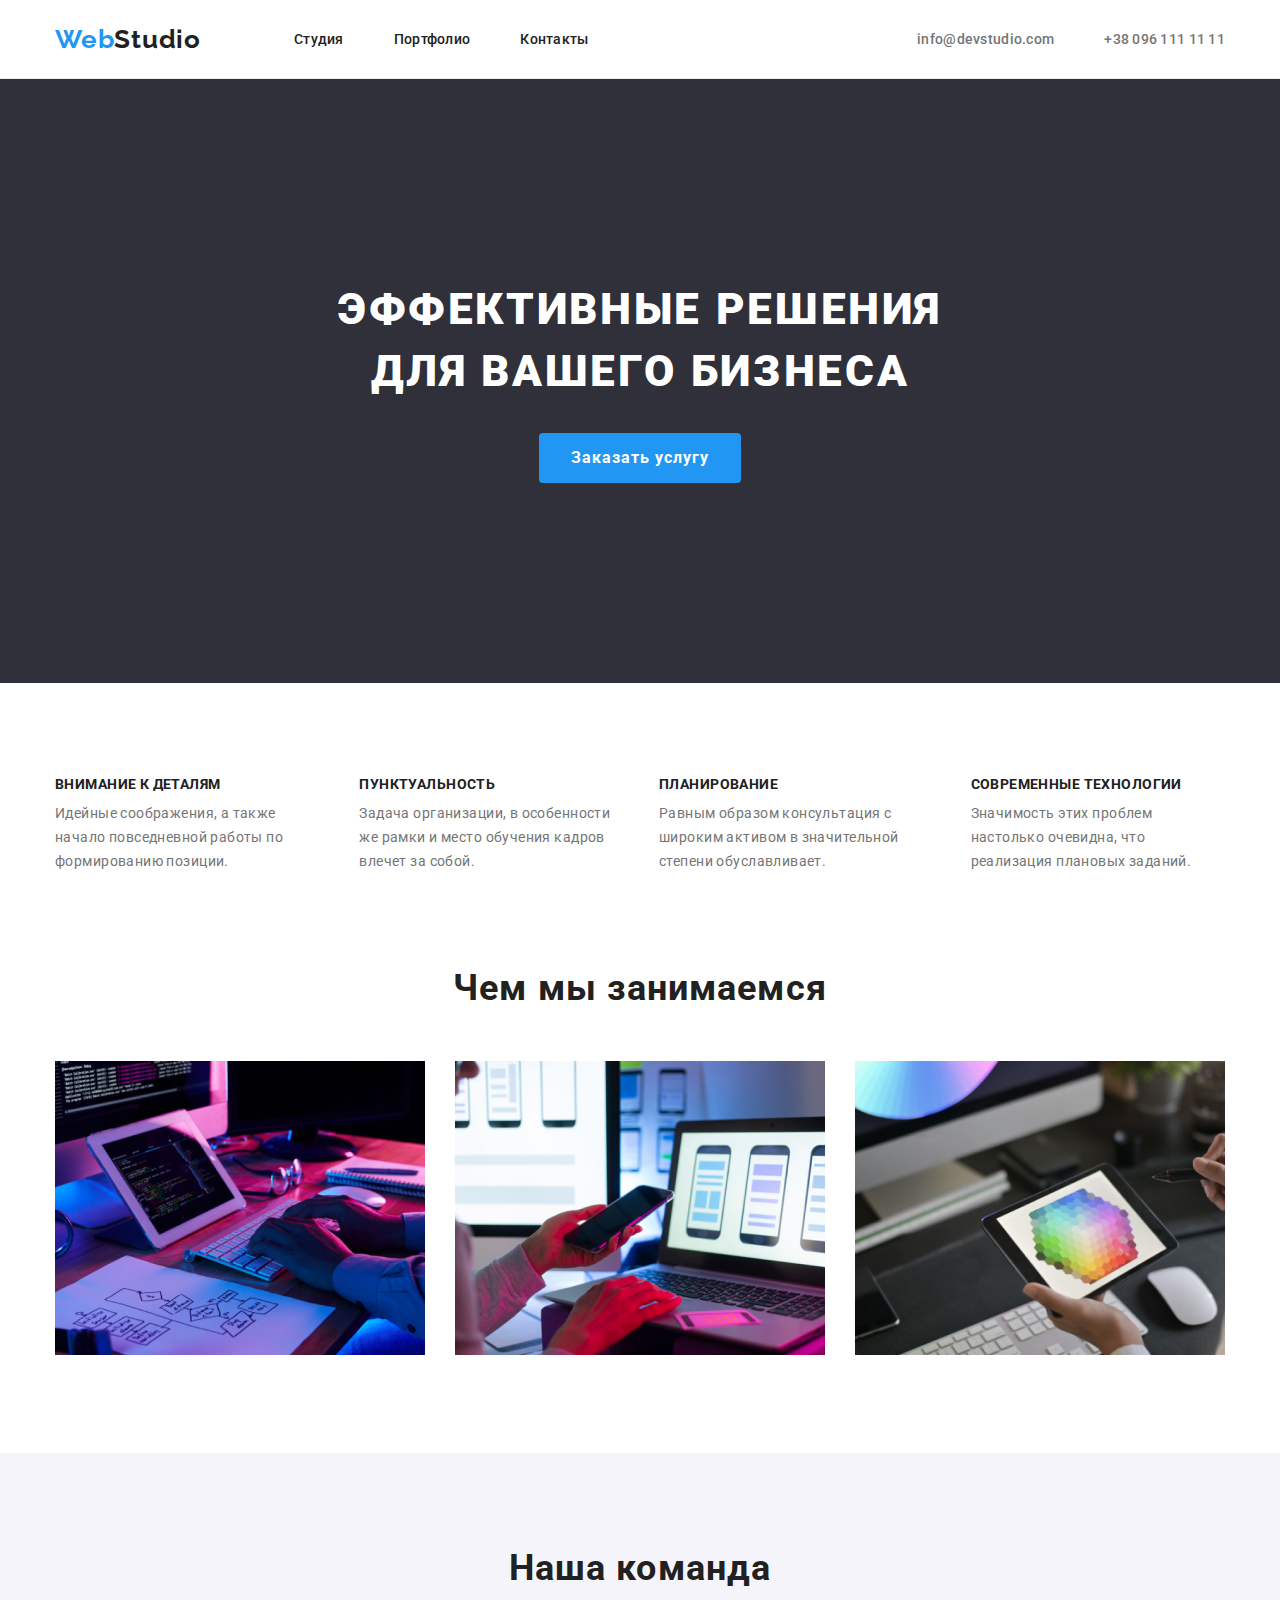
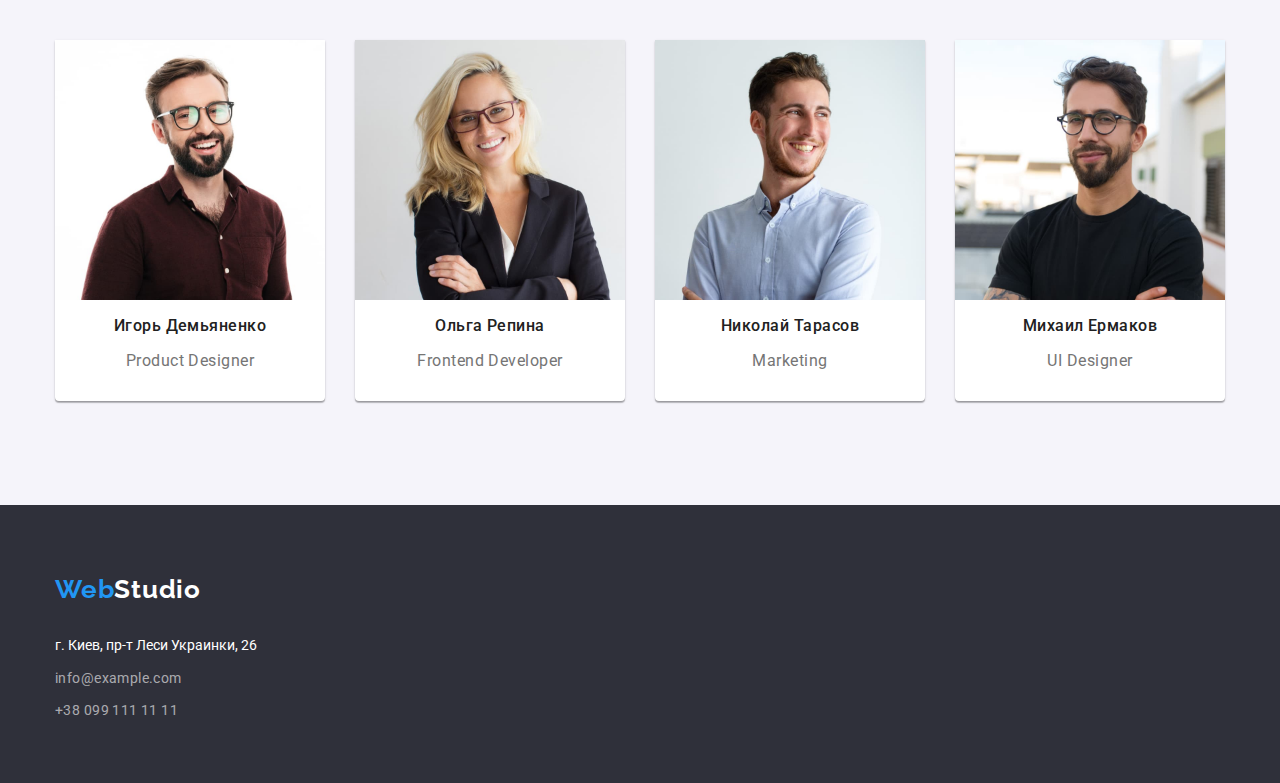
==== index.html @ c6fad5aa "добавляет репозиторий с дз3" ====
<!DOCTYPE html>
<html lang="ru">

<head>
    <meta charset="UTF-8">
    <meta http-equiv="X-UA-Compatible" content="IE=edge">
    <meta name="viewport" content="width=device-width, initial-scale=1.0">
    <title>WebStudio</title>
    <link rel="preconnect" href="https://fonts.gstatic.com">
    <link href="https://fonts.googleapis.com/css2?family=Raleway:wght@700&family=Roboto:wght@400;500;700;900&display=swap"
        rel="stylesheet">
    <link rel="stylesheet" href="https://cdnjs.cloudflare.com/ajax/libs/modern-normalize/1.0.0/modern-normalize.min.css" />
    <link rel="stylesheet" href="./css/styles.css" />
</head>
<body class="page">
    <header class="header">
        <div class="container">
            <nav class="navigation">
                <a href="" class="logo"><span class="web">Web</span><span class="studio">Studio</span></a>
                <ul class="site-nav">
                    <li class="item"><a class="highlighted" href="./index.html">Студия</a></li>
                    <li class="item"><a href="./portfolio.html">Портфолио</a></li>
                    <li class="item"><a href="">Контакты</a></li>
                </ul>
                <ul class="contacts">
                    <li class="item"><a href="mailto:info@devstudio.com">info@devstudio.com</a></li>
                    <li class="item"><a href="tel:+380961111111">+38 096 111 11 11</a></li>
                </ul>
            </nav>
        </div>
    </header>
    <main>
        <section class="hero">
            <div class="container">
            <div class="hero-section">
                <h1 class="hero-title">Эффективные решения <br> для вашего бизнеса</h1>
                <button class="hero-button" type="button">Заказать услугу</button>
            </div>
            </div>
        </section>
        <section class="feature-list section">
            <div class="container">
            <h2 class="hidden-section">скрытый заголовок</h2>
            <ul class="feature-section">
                <li class="feature">
                    <h3 class="feature-list-title">Внимание к деталям</h3>
                    <p  class="feature-list-text">Идейные соображения, а также начало повседневной работы по формированию позиции.</p>
                </li>
                <li class="feature">
                    <h3 class="feature-list-title">Пунктуальность</h3>
                    <p class="feature-list-text">Задача организации, в особенности же рамки и место обучения кадров влечет за собой.</p>
                </li>
                <li class="feature">
                    <h3 class="feature-list-title">Планирование</h3>
                    <p class="feature-list-text">Равным образом консультация с широким активом в значительной степени обуславливает.</p>
                </li>
                <li class="feature">
                    <h3 class="feature-list-title">Современные технологии</h3>
                    <p class="feature-list-text">Значимость этих проблем настолько очевидна, что реализация плановых заданий.</p>
                </li>
            </ul>
            </div>
        </section>
        <section class="section-work">
        <div class="container">
            <h2 class="section-title">Чем мы занимаемся</h2>
            <ul class="our-work">
                <li class="work"><img src="./imagen/box1.jpg" alt="работа" width="370"></li>
                <li class="work"><img src="./imagen/box2.jpg" alt="работа" width="370"></li>
                <li class="work"><img src="./imagen/box3.jpg" alt="работа" width="370"></li>
            </ul>
        </div>
        </section>
        
        <section class="team-section section">
            <div class="container">
            <h2 class="section-title">Наша команда</h2>
            <ul class="team-box">
                <li class="team-section-item">
                    <img src="./imagen/teamcard1.jpg" alt="фото" width="270">
                        <h3 class="name">Игорь Демьяненко</h3>
                        <p lang="en" class="profession">Product Designer</p>
                </li>
                <li class="team-section-item">
                    <img src="./imagen/teamcard2.jpg" alt="фото" width="270">
                        <h3 class="name">Ольга Репина</h3>
                        <p lang="en" class="profession">Frontend Developer</p>
                </li>
                <li class="team-section-item">
                    <img src="./imagen/teamcard3.jpg" alt="фото" width="270">
                        <h3 class="name">Николай Тарасов</h3>
                        <p lang="en" class="profession">Marketing</p>
                </li>
                <li class="team-section-item">
                    <img src="./imagen/teamcard4.jpg" alt="фото" width="270">
                        <h3 class="name">Михаил Ермаков</h3>
                        <p lang="en" class="profession">UI Designer</p>
                </li>
            </ul>
            </div>
        </section>
    </main>

    <footer class="footer">
        <div class="container">
        <a class="logo " href=""><span class="web">Web</span><span class="studio-footer">Studio</span></a>
        <address  class="street">
            <p class="location">г. Киев, пр-т Леси Украинки, 26</p>
            <ul class="contact-footer">
                <li class="footer-link"> <a href="mailto:info@example.com">info@example.com</a></li>
                <li class="footer-link"> <a href="tel:+380991111111">+38 099 111 11 11</a></li>
            </ul>
        </address>
        </div>
    </footer>
</body>
</html>
---- css/styles.css ----
:root {
  --primary-text-color: rgba(117, 117, 117, 1);
  --title-text-color: rgba(33, 33, 33, 1);
  --accent-color: rgba(33, 150, 243, 1);
  --white-color: rgba(255, 255, 255, 1);
  --secondary-background-color: rgba(47, 48, 58, 1);
  --team-color: rgba(245, 244, 250, 1);
  --line-color: rgba(236, 236, 236, 1);
  --hover-color: rgba(24, 140, 232, 1);
  --border-color: rgba(238, 238, 238, 1);
  --card-set-gap: 30px;
}
/* цвет основного текста rgba(117, 117, 117, 1) */
/* вторичный цвет текста #212121 */
/* белый #FFFFFF; */
/* акцент #2196F3; */
/* вторичный цвет фона #F5F4FA; #2F303A; */

.page {
  font-family: Roboto, sans-serif;
  color: var(--primary-text-color);
  background-color: var(--white-color);
  margin: 0;
}
ul {
  padding: 0;
  margin: 0;
  list-style: none;
}
a {
  text-decoration: none;
}
h2 {
  margin: 0;
  padding: 0;
}
p {
  display: inline-block;
  margin: 0;
}
/*  ЛОГОТИП */
.logo {
  margin-right: 93px;
  font-family: raleway;
  font-size: 26px;
  font-weight: 700;
  line-height: 1.9;
  letter-spacing: 0.03em;
}
.logo .web {
  color: var(--accent-color);
}
.logo .studio {
  color: var(--title-text-color);
}
.studio-footer {
  color: var(--white-color);
}
/* НАВИГАЦИЯ */
.site-nav a {
  display: block;
  display: flex;
  padding-top: 32px;
  padding-bottom: 31px;

  color: var(--title-text-color);
  font-size: 14px;
  font-weight: 500;
  line-height: 1.1;
  letter-spacing: 0.02em;
}
.site-nav a:hover,
.site-nav a:focus,
.site-nav a:active {
  color: var(--accent-color);
}
.highlighted:visited {
  color: var(--accent-color);
}

/* ГЕРОЙ */
.hero {
  background-color: var(--secondary-background-color);
  text-align: center;
}
.hero-title {
  margin-top: 0;
  margin-bottom: var(--card-set-gap);
  color: var(--white-color);
  font-size: 44px;
  font-weight: 900;
  line-height: 1.4;
  letter-spacing: 0.06em;
  text-transform: uppercase;
}

/* КНОПКА ГЕРОЙ */
.hero-button {
  border-radius: 4px;
  padding: 10px 32px;
  display: inline-block;
  min-width: 200px;
  height: 50px;
  color: var(--white-color);
  background-color: var(--accent-color);
  font-weight: 700;
  font-size: 16px;
  line-height: 1.9;
  letter-spacing: 0.06em;
  text-align: center;
  border: none;
}
.hero-button:hover,
.hero-button:focus {
  cursor: pointer;
  background-color: var(--hover-color);
}
/* КОНТЕНТ */
.feature-list-title {
  margin: 0;
  padding: 0;
  color: var(--title-text-color);
  font-size: 14px;
  font-weight: 700;
  line-height: 1.1;
  letter-spacing: 0.03em;
  text-transform: uppercase;
}
.feature-list-text {
  font-size: 14px;
  line-height: 1.7;
  letter-spacing: 0.03em;
}
.team-section {
  background-color: var(--team-color);
}
.section-title {
  color: var(--title-text-color);
  font-size: 36px;
  font-weight: 700;
  line-height: 1.2;
  letter-spacing: 0.03em;
  text-align: center;
}
.name {
  color: var(--title-text-color);
  font-size: 16px;
  font-weight: 500;
  line-height: 1.2;
  letter-spacing: 0.03em;
}
.profession {
  font-size: 16px;
  line-height: 1.2;
  letter-spacing: 0.03em;
}
/* КНОПКИ */
.buttons {
  min-width: 130px;
  min-height: 38px;
  display: inline-block;
  padding: 6px 22px;
  border-radius: 4px;
  text-align: center;
  background-color: var(--team-color);
  color: var(--title-text-color);
  font-size: 16px;
  font-weight: 500;
  line-height: 1.6;
  letter-spacing: 0.03em;
  filter: var(--accent-color);
  font-family: inherit;
  border: none;
}
.buttons:hover,
.buttons:focus {
  background-color: var(--accent-color);
  color: var(--white-color);
  cursor: pointer;
}

.prime-button {
  min-width: 73px;
  min-height: 38px;
  display: inline-block;
  padding: 6px 22px;
  border-radius: 4px;
  text-align: center;
  background-color: var(--accent-color);
  color: var(--white-color);
  font-size: 16px;
  font-weight: 500;
  line-height: 1.6;
  letter-spacing: 0.03em;
  border: none;
}

/* КОНТАКТИ */
.contacts a {
  display: block;
  display: flex;
  padding-top: 32px;
  padding-bottom: 31px;
  color: var(--primary-text-color);
  font-size: 14px;
  font-weight: 500;
  line-height: 1.1;
  letter-spacing: 0.02em;
}
.contacts a:hover,
.contacts a:focus {
  color: var(--accent-color);
}
/* ФУТЕР */
.footer {
  background-color: var(--secondary-background-color);
}
.contact-footer a {
  color: rgba(255, 255, 255, 0.6);
  line-height: 1.7;
  letter-spacing: 0.03em;
}
.contact-footer a:hover,
.contact-footer a:focus {
  color: var(--accent-color);
}
.street {
  font-style: normal;
  font-size: 14px;
  color: var(--white-color);
  line-height: 1.7;
  margin-top: 20px;
}

/* РАЗРАБОТКА */
.type {
  color: var(--title-text-color);
  font-weight: 700;
  font-size: 18px;
  line-height: 2;
  letter-spacing: 0.06em;
}

.type-develop {
  font-size: 16px;
  line-height: 1.9;
  letter-spacing: 0.03em;
  color: var(--primary-text-color);
}

/* СТИЛИЗАЦИЯ ГЕОММЕТРИИ САЙТА */
html {
  box-sizing: border-box;
}
*,
*::before,
*::after {
  box-sizing: inherit;
}
/* КОНТЕЙНЕР */
.container {
  width: 1200px;
  padding-left: 15px;
  padding-right: 15px;
  margin: 0 auto;
}
/* ГЕРОЙ */
.hero-section {
  padding-top: 200px;
  padding-bottom: 200px;
}
/* СКРЫТЫЕ СЕКЦИИ */
.hidden-section {
  position: absolute;
  width: 1px;
  height: 1px;
  margin: -1px;
  border: 0;
  padding: 0;
  clip: rect(0 0 0 0);
  overflow: hidden;
}
/* ШАПКА */
.header {
  border-bottom: 1px solid;
  border-color: var(--line-color);
}
.site-nav {
  display: flex;
}
.site-nav .item:not(:last-child) {
  margin-right: 50px;
}
.contacts {
  display: flex;
  margin-left: auto;
}
.contacts .item:not(:last-child) {
  margin-right: 50px;
}
.navigation {
  display: flex;
  align-items: center;
}

/* КОНТЕНТ */
.feature-section {
  display: flex;
  align-items: center;
}
.feature-list-title {
  margin-bottom: 10px;
}
.feature:not(:last-child) {
  margin-right: var(--card-set-gap);
}
/* НАШИ РАБОТЫ */
.section-work {
  padding-bottom: 94px;
  display: flex;
  flex-wrap: wrap;
}

.section-title {
  text-align: center;
  margin-bottom: 50px;
}
.our-work {
  display: flex;
}
.work:not(:last-child) {
  margin-right: var(--card-set-gap);
}
/* КАРТОЧКИ */
.team-section-item > img {
  display: block;
  max-width: 100%;
  height: auto;
}
.team-box {
  display: flex;
}
.team-box > li {
  background: var(--white-color);
  width: 270px;
  box-shadow: 0px 1px 3px rgba(0, 0, 0, 0.12), 0px 1px 1px rgba(0, 0, 0, 0.14),
    0px 2px 1px rgba(0, 0, 0, 0.2);
  border-radius: 0px 0px 4px 4px;
}
.team-section-item {
  margin-bottom: 10px;
  text-align: center;
}
.team-section-item:not(:last-child) {
  margin-right: var(--card-set-gap);
}
.profession {
  margin-bottom: var(--card-set-gap);
}
/* СЕКЦИИ */
.section {
  padding-top: 94px;
  padding-bottom: 94px;
}

/* КНОПКИ */
.buttons-menu {
  display: flex;
  justify-content: center;
  margin-bottom: 34px;
}
.buttons-menu li:not(:last-child) {
  margin-right: 8px;
}
/* КАРТОЧКИ РАЗРАБОТОК */

.type-container {
  display: block;
  background-color: var(--white-color);
  width: 370px;
  border: 1px solid;
  color: var(--border-color);
  border-width: 0 1px 1px 1px;
  padding-left: 24px;
  padding-top: 20px;
}
.type-box {
  display: block;
  display: flex;
  flex-wrap: wrap;
}
.type-box-item img {
  display: block;
  max-width: 100%;
  height: auto;
}

.type-box-item {
  display: block;
  background-color: var(--white-color);
  max-width: 100%;
}
.type-box-item {
  flex-basis: calc((100% - 60px) / 3);
}
.type-box-item:not(:nth-child(3n)) {
  margin-right: 30px;
}

.type-box-item:not(:nth-last-child(-n +3)) {
  margin-bottom: 30px;
}
.type-box-item .type {
  margin-top: 0;
  margin-bottom: 4px;
}
.type-develop {
  margin-bottom: 20px;
}

/* ФУТЕР */
.footer {
  padding-top: 60px;
  padding-bottom: 60px;
}
.footer .logo {
  margin-bottom: 20px;
}
.location {
  margin-bottom: 9px;
}
.footer-link:not(:last-child) {
  margin-bottom: 9px;
}
.street > .location {
  margin-bottom: 9px;
}
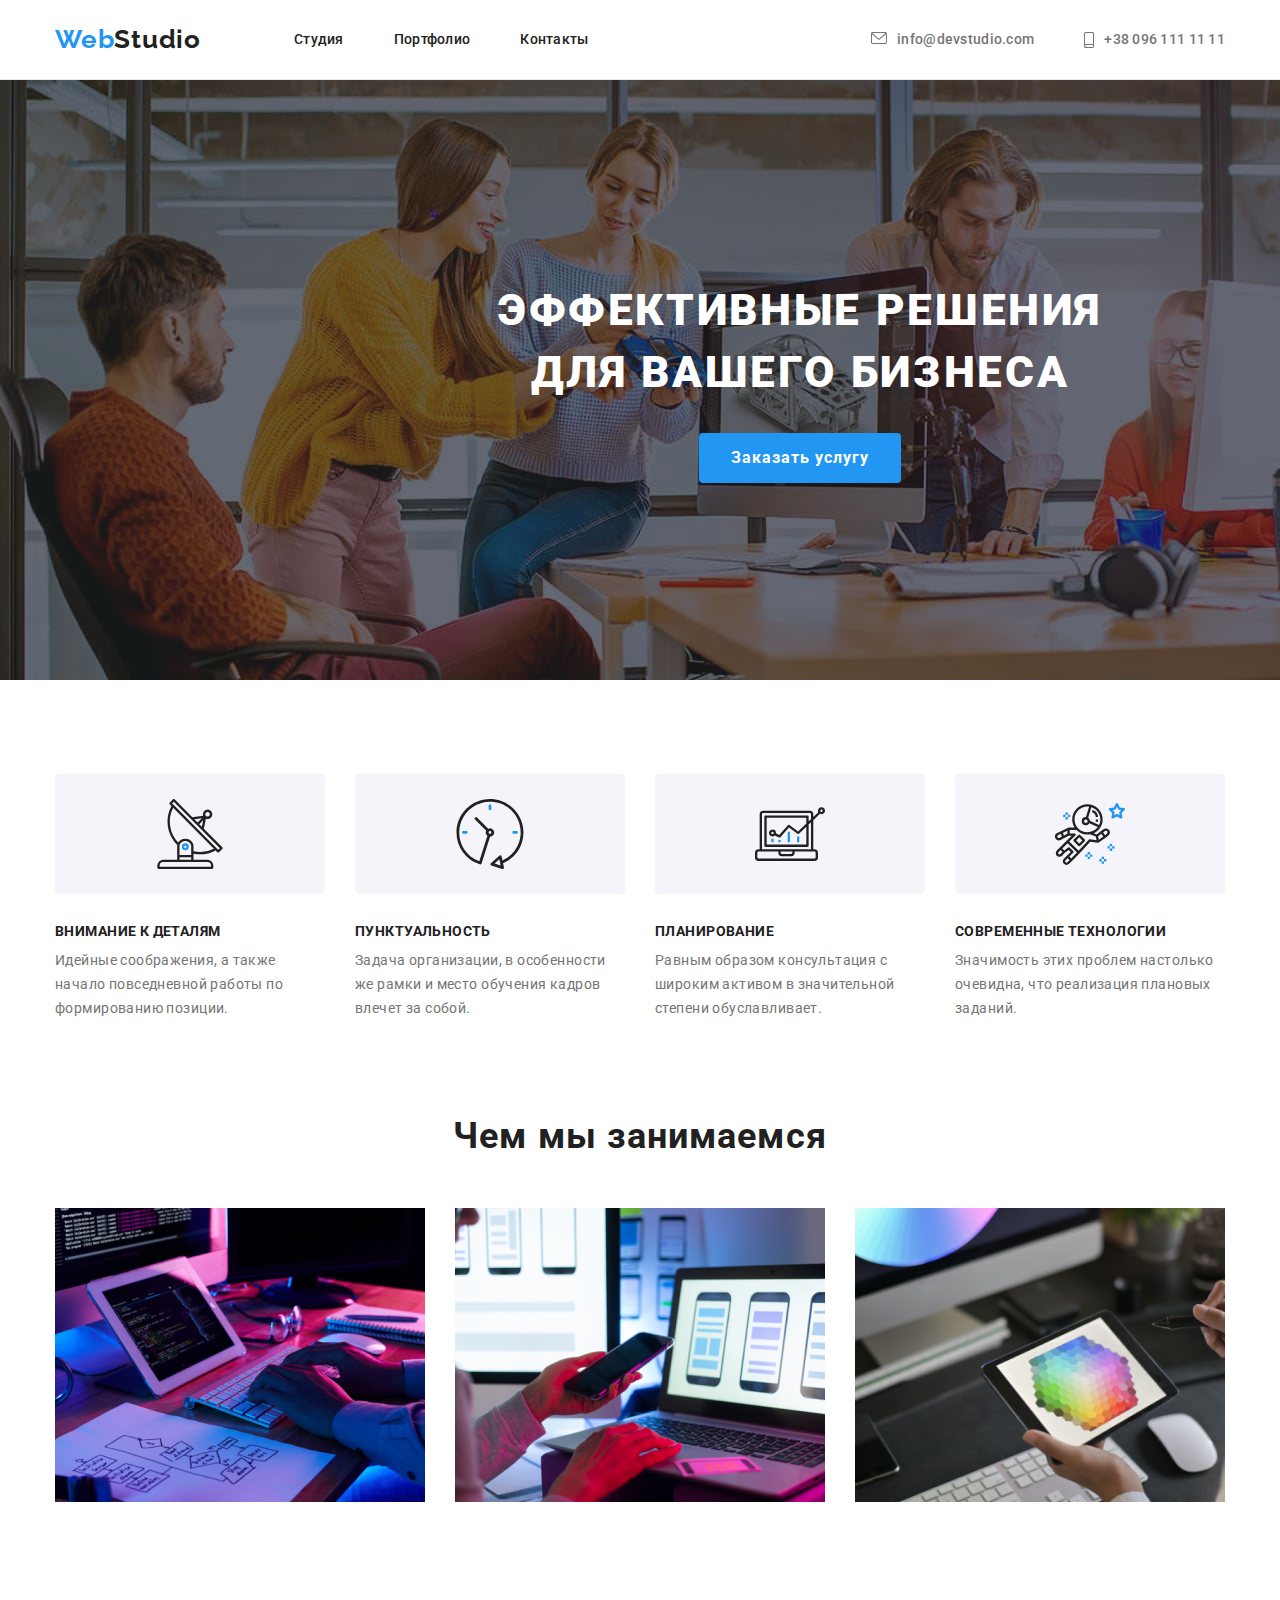
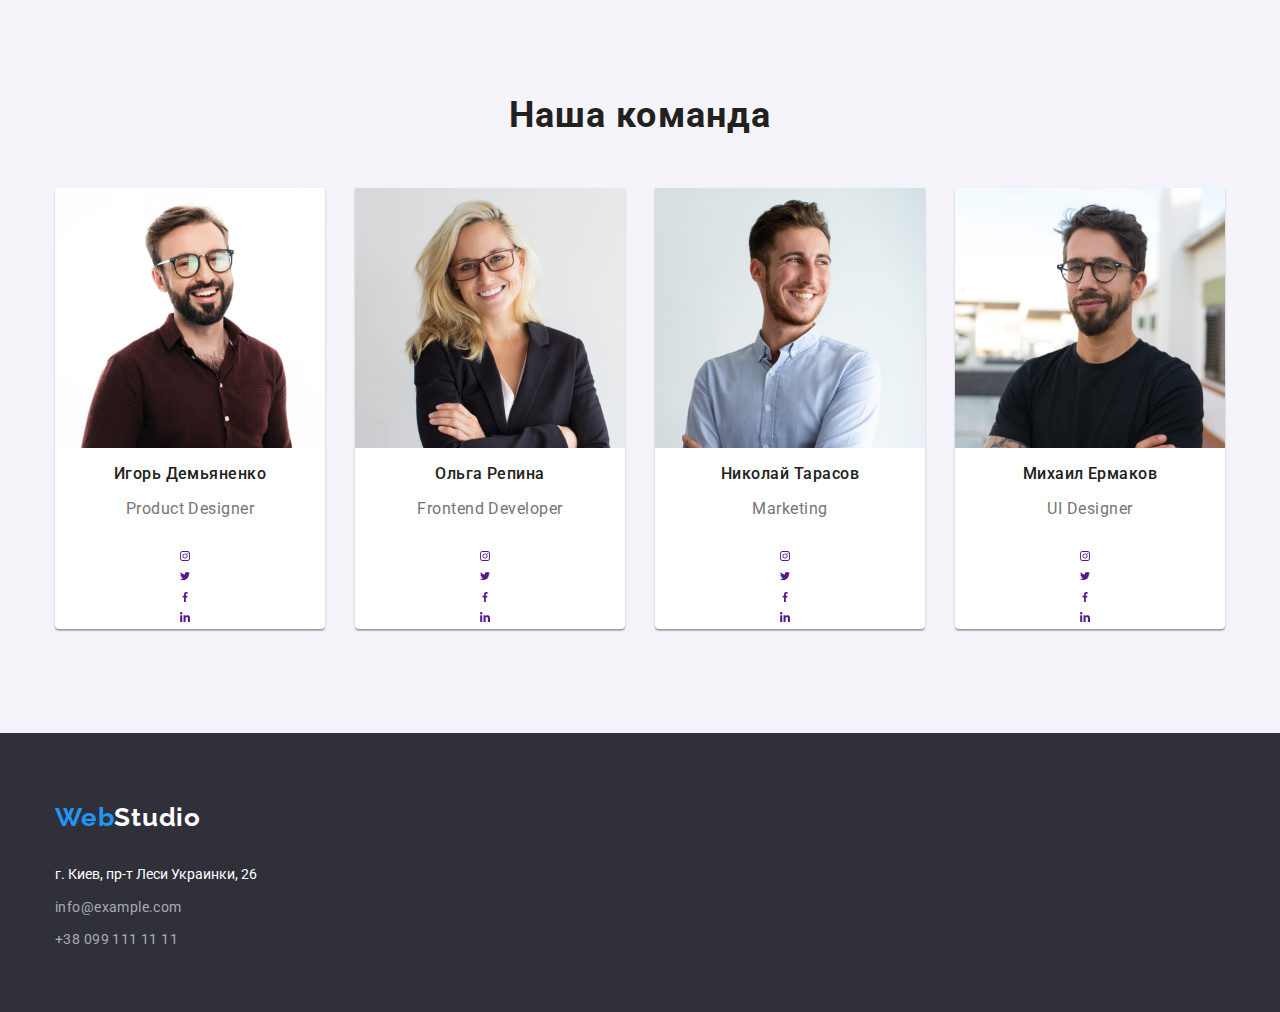
==== commit 88f4641e: "добавляет иконки" ====
--- a/index.html
+++ b/index.html
@@ -23,8 +23,18 @@
                     <li class="item"><a href="">Контакты</a></li>
                 </ul>
                 <ul class="contacts">
-                    <li class="item"><a href="mailto:info@devstudio.com">info@devstudio.com</a></li>
-                    <li class="item"><a href="tel:+380961111111">+38 096 111 11 11</a></li>
+                    <li class="item item-link">
+                        <a href="mailto:info@devstudio.com">
+                            <svg class="mail-icon">
+                                <use href="./imagen/icon/symbol-defs.svg#icon-envelope"></use>
+                            </svg>info@devstudio.com</a>
+                    </li>
+                    <li class="item item-link">
+                        <a href="tel:+380961111111">
+                            <svg class="phone-icon" >
+                            <use href="./imagen/icon/symbol-defs.svg#icon-smartphone"></use>
+                        </svg> +38 096 111 11 11</a>
+                    </li>
                 </ul>
             </nav>
         </div>
@@ -42,19 +52,19 @@
             <div class="container">
             <h2 class="hidden-section">скрытый заголовок</h2>
             <ul class="feature-section">
-                <li class="feature">
+                <li class="feature attention">
                     <h3 class="feature-list-title">Внимание к деталям</h3>
                     <p  class="feature-list-text">Идейные соображения, а также начало повседневной работы по формированию позиции.</p>
                 </li>
-                <li class="feature">
+                <li class="feature punctual">
                     <h3 class="feature-list-title">Пунктуальность</h3>
                     <p class="feature-list-text">Задача организации, в особенности же рамки и место обучения кадров влечет за собой.</p>
                 </li>
-                <li class="feature">
+                <li class="feature plan">
                     <h3 class="feature-list-title">Планирование</h3>
                     <p class="feature-list-text">Равным образом консультация с широким активом в значительной степени обуславливает.</p>
                 </li>
-                <li class="feature">
+                <li class="feature tech">
                     <h3 class="feature-list-title">Современные технологии</h3>
                     <p class="feature-list-text">Значимость этих проблем настолько очевидна, что реализация плановых заданий.</p>
                 </li>
@@ -80,21 +90,77 @@
                     <img src="./imagen/teamcard1.jpg" alt="фото" width="270">
                         <h3 class="name">Игорь Демьяненко</h3>
                         <p lang="en" class="profession">Product Designer</p>
+                        <ul>
+                            <li><a href=""><svg class="phone-icon">
+                                <use href="./imagen/icon/symbol-defs.svg#icon-instagram"></use>
+                            </svg></a></li>
+                            <li><a href=""><svg class="phone-icon">
+                                <use href="./imagen/icon/symbol-defs.svg#icon-twitter"></use>
+                            </svg></a></li>
+                            <li><a href=""><svg class="phone-icon">
+                                <use href="./imagen/icon/symbol-defs.svg#icon-facebook"></use>
+                            </svg></a></li>
+                            <li><a href=""><svg class="phone-icon">
+                                <use href="./imagen/icon/symbol-defs.svg#icon-linkedin"></use>
+                            </svg></a></li>
+                        </ul>
                 </li>
                 <li class="team-section-item">
                     <img src="./imagen/teamcard2.jpg" alt="фото" width="270">
                         <h3 class="name">Ольга Репина</h3>
                         <p lang="en" class="profession">Frontend Developer</p>
+                        <ul>
+                            <li><a href=""><svg class="phone-icon">
+                                        <use href="./imagen/icon/symbol-defs.svg#icon-instagram"></use>
+                                    </svg></a></li>
+                            <li><a href=""><svg class="phone-icon">
+                                        <use href="./imagen/icon/symbol-defs.svg#icon-twitter"></use>
+                                    </svg></a></li>
+                            <li><a href=""><svg class="phone-icon">
+                                        <use href="./imagen/icon/symbol-defs.svg#icon-facebook"></use>
+                                    </svg></a></li>
+                            <li><a href=""><svg class="phone-icon">
+                                        <use href="./imagen/icon/symbol-defs.svg#icon-linkedin"></use>
+                                    </svg></a></li>
+                        </ul>
                 </li>
                 <li class="team-section-item">
                     <img src="./imagen/teamcard3.jpg" alt="фото" width="270">
                         <h3 class="name">Николай Тарасов</h3>
                         <p lang="en" class="profession">Marketing</p>
+                        <ul>
+                            <li><a href=""><svg class="phone-icon">
+                                        <use href="./imagen/icon/symbol-defs.svg#icon-instagram"></use>
+                                    </svg></a></li>
+                            <li><a href=""><svg class="phone-icon">
+                                        <use href="./imagen/icon/symbol-defs.svg#icon-twitter"></use>
+                                    </svg></a></li>
+                            <li><a href=""><svg class="phone-icon">
+                                        <use href="./imagen/icon/symbol-defs.svg#icon-facebook"></use>
+                                    </svg></a></li>
+                            <li><a href=""><svg class="phone-icon">
+                                        <use href="./imagen/icon/symbol-defs.svg#icon-linkedin"></use>
+                                    </svg></a></li>
+                        </ul>
                 </li>
                 <li class="team-section-item">
                     <img src="./imagen/teamcard4.jpg" alt="фото" width="270">
                         <h3 class="name">Михаил Ермаков</h3>
                         <p lang="en" class="profession">UI Designer</p>
+                        <ul>
+                            <li><a href=""><svg class="phone-icon">
+                                        <use href="./imagen/icon/symbol-defs.svg#icon-instagram"></use>
+                                    </svg></a></li>
+                            <li><a href=""><svg class="phone-icon">
+                                        <use href="./imagen/icon/symbol-defs.svg#icon-twitter"></use>
+                                    </svg></a></li>
+                            <li><a href=""><svg class="phone-icon">
+                                        <use href="./imagen/icon/symbol-defs.svg#icon-facebook"></use>
+                                    </svg></a></li>
+                            <li><a href=""><svg class="phone-icon">
+                                        <use href="./imagen/icon/symbol-defs.svg#icon-linkedin"></use>
+                                    </svg></a></li>
+                        </ul>
                 </li>
             </ul>
             </div>
--- a/css/styles.css
+++ b/css/styles.css
@@ -8,6 +8,8 @@
   --line-color: rgba(236, 236, 236, 1);
   --hover-color: rgba(24, 140, 232, 1);
   --border-color: rgba(238, 238, 238, 1);
+  --bg-hero-color: rgba(196, 196, 196, 1);
+  --bg-hero-gradient: rgba(47, 48, 58, 0.4);
   --card-set-gap: 30px;
 }
 /* цвет основного текста rgba(117, 117, 117, 1) */
@@ -80,8 +82,15 @@
 
 /* ГЕРОЙ */
 .hero {
-  background-color: var(--secondary-background-color);
-  text-align: center;
+  min-width: 1600px;
+  height: 600px;
+  background-color: var(--bg-hero-gradient);
+  background-image: linear-gradient(to right, rgba(47, 58, 57, 0.4), rgba(47, 48, 58, 0.4)), url(../imagen/imghero.jpg);
+  text-align: center;
+  background-repeat: no-repeat;
+  background-position: center;
+  background-size: auto;
+
 }
 .hero-title {
   margin-top: 0;
@@ -435,3 +444,47 @@
 .street > .location {
   margin-bottom: 9px;
 }
+
+/* СТИЛИЗАЦИЯ ИЗОБРАЖЕНИЙ И ИКОНОК */
+
+.feature::before { 
+  display: block;
+  background-repeat: no-repeat;
+  background-position: 50% 50%;
+  background-color: var(--team-color);
+  content: "";
+  width: 270px;
+  height: 120px;
+  border-radius: 4px;
+  margin-bottom: 30px;
+}
+.attention::before {
+  background-image: url(../imagen/icon/antenna1.svg);
+}
+.punctual::before {
+  background-image: url(../imagen/icon/clock1.svg);
+}
+.plan::before {
+  background-image: url(../imagen/icon/diagram1.svg);
+}
+.tech::before {
+  background-image: url(../imagen/icon/astronaut1.svg);
+}
+/* ИКОНКИ КОНТАКТОВ ХЕДЕРА */
+ .mail-icon {
+  width: 16px;
+  height: 12px;
+  margin-right: 10px;
+  fill: currentColor;
+} 
+.phone-icon {
+  width: 10px;
+  height: 16px;
+  margin-right: 10px;
+  fill: currentColor;
+}
+
+/* ИКОНКИ КАРТОЧЕК */
+.social-icon {
+ 
+}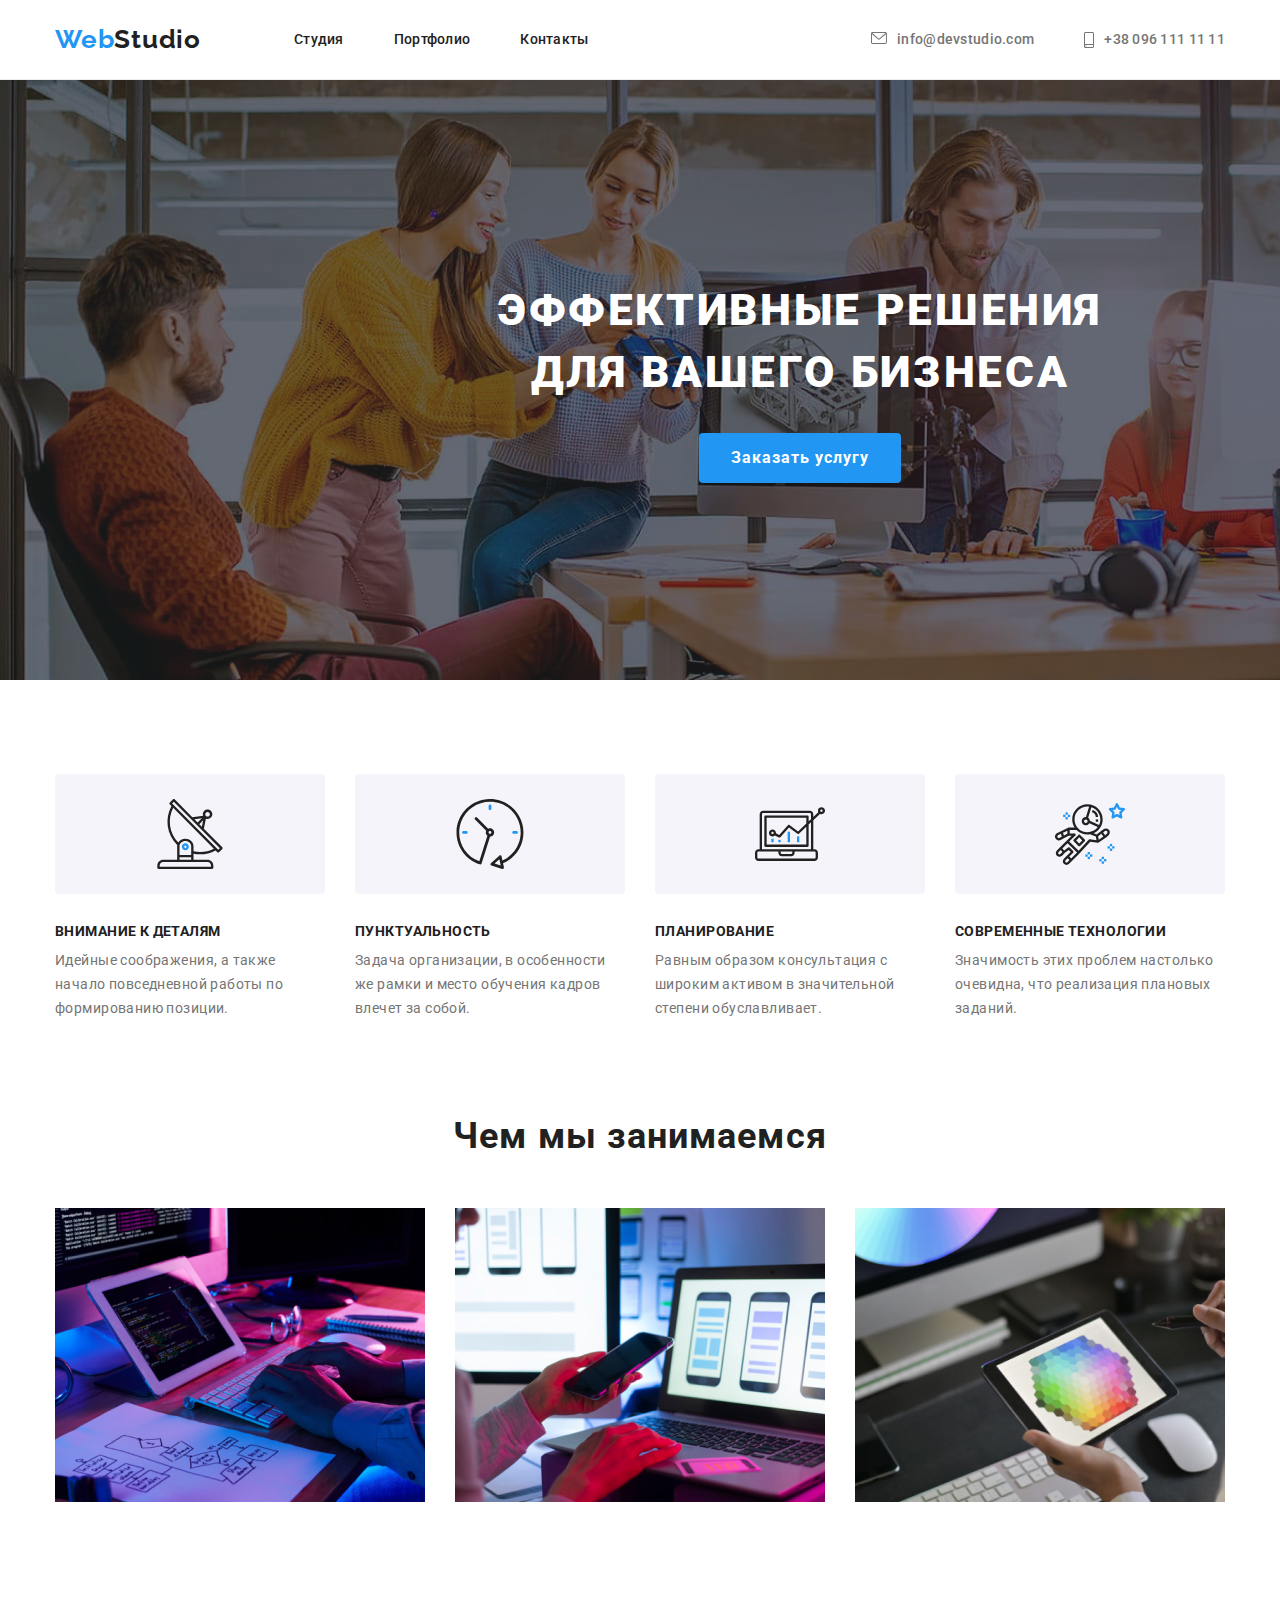
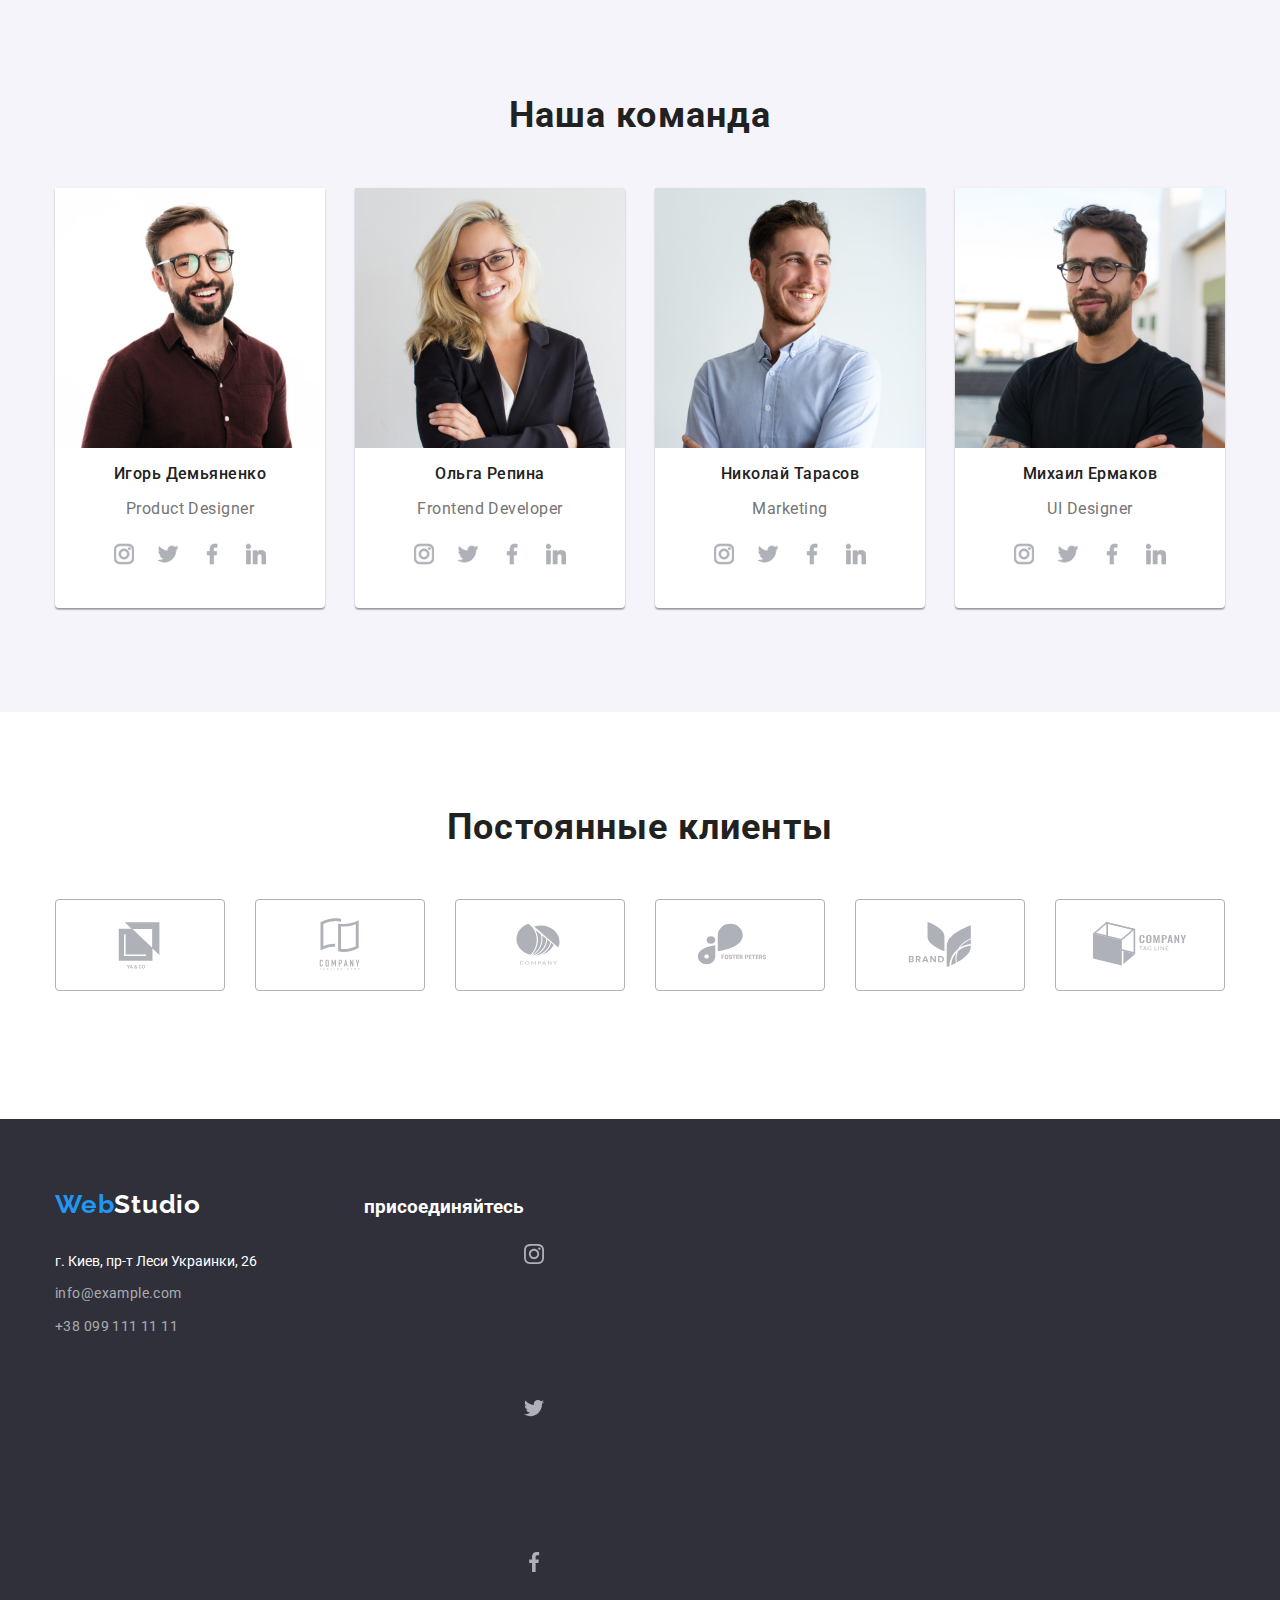
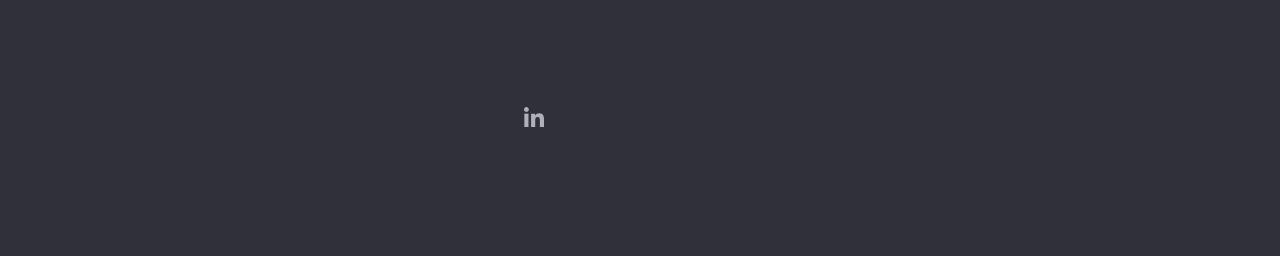
==== commit 2eb3c525: "добавляет иконки и позиционирует" ====
--- a/index.html
+++ b/index.html
@@ -53,18 +53,38 @@
             <h2 class="hidden-section">скрытый заголовок</h2>
             <ul class="feature-section">
                 <li class="feature attention">
+                    <div class="feature-icon">
+                    <svg  width="70" hight="70">
+                        <use href="./imagen/icon/symbol-defs.svg#icon-antenna1"></use>
+                    </svg>
+                    </div>
                     <h3 class="feature-list-title">Внимание к деталям</h3>
                     <p  class="feature-list-text">Идейные соображения, а также начало повседневной работы по формированию позиции.</p>
                 </li>
                 <li class="feature punctual">
+                    <div class="feature-icon">
+                        <svg width="70" hight="70">
+                            <use href="./imagen/icon/symbol-defs.svg#icon-clock1"></use>
+                        </svg>
+                    </div>
                     <h3 class="feature-list-title">Пунктуальность</h3>
                     <p class="feature-list-text">Задача организации, в особенности же рамки и место обучения кадров влечет за собой.</p>
                 </li>
                 <li class="feature plan">
+                    <div class="feature-icon">
+                        <svg width="70" hight="70">
+                            <use href="./imagen/icon/symbol-defs.svg#icon-diagram1"></use>
+                        </svg>
+                    </div>
                     <h3 class="feature-list-title">Планирование</h3>
                     <p class="feature-list-text">Равным образом консультация с широким активом в значительной степени обуславливает.</p>
                 </li>
                 <li class="feature tech">
+                    <div class="feature-icon">
+                        <svg width="70" hight="70">
+                            <use href="./imagen/icon/symbol-defs.svg#icon-astronaut1"></use>
+                        </svg>
+                    </div>
                     <h3 class="feature-list-title">Современные технологии</h3>
                     <p class="feature-list-text">Значимость этих проблем настолько очевидна, что реализация плановых заданий.</p>
                 </li>
@@ -90,36 +110,36 @@
                     <img src="./imagen/teamcard1.jpg" alt="фото" width="270">
                         <h3 class="name">Игорь Демьяненко</h3>
                         <p lang="en" class="profession">Product Designer</p>
-                        <ul>
-                            <li><a href=""><svg class="phone-icon">
-                                <use href="./imagen/icon/symbol-defs.svg#icon-instagram"></use>
-                            </svg></a></li>
-                            <li><a href=""><svg class="phone-icon">
-                                <use href="./imagen/icon/symbol-defs.svg#icon-twitter"></use>
-                            </svg></a></li>
-                            <li><a href=""><svg class="phone-icon">
-                                <use href="./imagen/icon/symbol-defs.svg#icon-facebook"></use>
-                            </svg></a></li>
-                            <li><a href=""><svg class="phone-icon">
-                                <use href="./imagen/icon/symbol-defs.svg#icon-linkedin"></use>
-                            </svg></a></li>
+                        <ul class="team-icon">
+                            <li class="team-icon-item"><a href="" class="team-link"><svg width="20" hight="20">
+                                        <use href="./imagen/icon/symbol-defs.svg#icon-instagram"></use>
+                                    </svg></a></li>
+                            <li class="team-icon-item"><a href="" class="team-link"><svg width="20" hight="20">
+                                        <use href="./imagen/icon/symbol-defs.svg#icon-twitter"></use>
+                                    </svg></a></li>
+                            <li class="team-icon-item"><a href="" class="team-link"><svg width="20" hight="20">
+                                        <use href="./imagen/icon/symbol-defs.svg#icon-facebook"></use>
+                                    </svg></a></li>
+                            <li class="team-icon-item"><a href="" class="team-link"><svg width="20" hight="20">
+                                        <use href="./imagen/icon/symbol-defs.svg#icon-linkedin"></use>
+                                    </svg></a></li>
                         </ul>
                 </li>
                 <li class="team-section-item">
                     <img src="./imagen/teamcard2.jpg" alt="фото" width="270">
                         <h3 class="name">Ольга Репина</h3>
                         <p lang="en" class="profession">Frontend Developer</p>
-                        <ul>
-                            <li><a href=""><svg class="phone-icon">
-                                        <use href="./imagen/icon/symbol-defs.svg#icon-instagram"></use>
-                                    </svg></a></li>
-                            <li><a href=""><svg class="phone-icon">
-                                        <use href="./imagen/icon/symbol-defs.svg#icon-twitter"></use>
-                                    </svg></a></li>
-                            <li><a href=""><svg class="phone-icon">
-                                        <use href="./imagen/icon/symbol-defs.svg#icon-facebook"></use>
-                                    </svg></a></li>
-                            <li><a href=""><svg class="phone-icon">
+                        <ul class="team-icon">
+                            <li class="team-icon-item"><a href="" class="team-link"><svg width="20" hight="20">
+                                        <use href="./imagen/icon/symbol-defs.svg#icon-instagram"></use>
+                                    </svg></a></li>
+                            <li class="team-icon-item"><a href="" class="team-link"><svg width="20" hight="20">
+                                        <use href="./imagen/icon/symbol-defs.svg#icon-twitter"></use>
+                                    </svg></a></li>
+                            <li class="team-icon-item"><a href="" class="team-link"><svg width="20" hight="20">
+                                        <use href="./imagen/icon/symbol-defs.svg#icon-facebook"></use>
+                                    </svg></a></li>
+                            <li class="team-icon-item"><a href="" class="team-link"><svg width="20" hight="20">
                                         <use href="./imagen/icon/symbol-defs.svg#icon-linkedin"></use>
                                     </svg></a></li>
                         </ul>
@@ -128,17 +148,17 @@
                     <img src="./imagen/teamcard3.jpg" alt="фото" width="270">
                         <h3 class="name">Николай Тарасов</h3>
                         <p lang="en" class="profession">Marketing</p>
-                        <ul>
-                            <li><a href=""><svg class="phone-icon">
-                                        <use href="./imagen/icon/symbol-defs.svg#icon-instagram"></use>
-                                    </svg></a></li>
-                            <li><a href=""><svg class="phone-icon">
-                                        <use href="./imagen/icon/symbol-defs.svg#icon-twitter"></use>
-                                    </svg></a></li>
-                            <li><a href=""><svg class="phone-icon">
-                                        <use href="./imagen/icon/symbol-defs.svg#icon-facebook"></use>
-                                    </svg></a></li>
-                            <li><a href=""><svg class="phone-icon">
+                        <ul class="team-icon">
+                            <li class="team-icon-item"><a href="" class="team-link"><svg width="20" hight="20">
+                                        <use href="./imagen/icon/symbol-defs.svg#icon-instagram"></use>
+                                    </svg></a></li>
+                            <li class="team-icon-item"><a href="" class="team-link"><svg width="20" hight="20">
+                                        <use href="./imagen/icon/symbol-defs.svg#icon-twitter"></use>
+                                    </svg></a></li>
+                            <li class="team-icon-item"><a href="" class="team-link"><svg width="20" hight="20">
+                                        <use href="./imagen/icon/symbol-defs.svg#icon-facebook"></use>
+                                    </svg></a></li>
+                            <li class="team-icon-item"><a href="" class="team-link"><svg width="20" hight="20">
                                         <use href="./imagen/icon/symbol-defs.svg#icon-linkedin"></use>
                                     </svg></a></li>
                         </ul>
@@ -147,36 +167,109 @@
                     <img src="./imagen/teamcard4.jpg" alt="фото" width="270">
                         <h3 class="name">Михаил Ермаков</h3>
                         <p lang="en" class="profession">UI Designer</p>
-                        <ul>
-                            <li><a href=""><svg class="phone-icon">
-                                        <use href="./imagen/icon/symbol-defs.svg#icon-instagram"></use>
-                                    </svg></a></li>
-                            <li><a href=""><svg class="phone-icon">
-                                        <use href="./imagen/icon/symbol-defs.svg#icon-twitter"></use>
-                                    </svg></a></li>
-                            <li><a href=""><svg class="phone-icon">
-                                        <use href="./imagen/icon/symbol-defs.svg#icon-facebook"></use>
-                                    </svg></a></li>
-                            <li><a href=""><svg class="phone-icon">
-                                        <use href="./imagen/icon/symbol-defs.svg#icon-linkedin"></use>
-                                    </svg></a></li>
-                        </ul>
-                </li>
-            </ul>
-            </div>
-        </section>
+                        <ul class="team-icon">
+                            <li class="team-icon-item"><a href="" class="team-link"><svg  width="20" hight="20">
+                                        <use href="./imagen/icon/symbol-defs.svg#icon-instagram"></use>
+                                    </svg></a></li>
+                            <li class="team-icon-item"><a href="" class="team-link"><svg  width="20" hight="20">
+                                        <use href="./imagen/icon/symbol-defs.svg#icon-twitter"></use>
+                                    </svg></a></li>
+                            <li class="team-icon-item"><a href="" class="team-link"><svg width="20" hight="20">
+                                        <use href="./imagen/icon/symbol-defs.svg#icon-facebook"></use>
+                                    </svg></a></li>
+                            <li class="team-icon-item"><a href="" class="team-link"><svg width="20" hight="20">
+                                        <use href="./imagen/icon/symbol-defs.svg#icon-linkedin"></use>
+                                    </svg></a></li>
+                        </ul>
+                </li>
+            </ul>
+            </div>
+        </section>
+        <section class="section">
+            <div class="container">
+            <h2 class="section-title">Постоянные клиенты</h2>
+            <ul class="clients">
+                <li class="">
+                    <a href="" class="client-link"><svg width="106" hight="60">
+                            <use href="./imagen/icon/symbol-defs.svg#icon-Logo6"></use>
+                        </svg></a>
+                </li>
+                <li>
+                    <a href="" class="client-link"><svg width="106" hight="60">
+                            <use href="./imagen/icon/symbol-defs.svg#icon-Logo1"></use>
+                        </svg></a>
+                </li>
+                <li>
+                    <a href="" class="client-link"><svg width="106" hight="60">
+                            <use href="./imagen/icon/symbol-defs.svg#icon-Logo2"></use>
+                        </svg></a>
+                </li>
+                <li>
+                    <a href="" class="client-link"><svg width="106" hight="60">
+                            <use href="./imagen/icon/symbol-defs.svg#icon-Logo3"></use>
+                        </svg></a>
+                </li>
+                <li>
+                    <a href="" class="client-link"><svg width="106" hight="60">
+                            <use href="./imagen/icon/symbol-defs.svg#icon-Logo4"></use>
+                        </svg></a>
+                </li>
+                <li>
+                    <a href="" class="client-link"><svg width="106" hight="60">
+                            <use href="./imagen/icon/symbol-defs.svg#icon-Logo5"></use>
+                        </svg></a>
+                </li>
+            </ul>
+            </div>
+        </section>
+
     </main>
 
     <footer class="footer">
         <div class="container">
-        <a class="logo " href=""><span class="web">Web</span><span class="studio-footer">Studio</span></a>
-        <address  class="street">
-            <p class="location">г. Киев, пр-т Леси Украинки, 26</p>
-            <ul class="contact-footer">
-                <li class="footer-link"> <a href="mailto:info@example.com">info@example.com</a></li>
-                <li class="footer-link"> <a href="tel:+380991111111">+38 099 111 11 11</a></li>
-            </ul>
-        </address>
+            <div>
+                <a class="logo " href=""><span class="web">Web</span><span class="studio-footer">Studio</span></a>
+                <address  class="street">
+                    <p class="location">г. Киев, пр-т Леси Украинки, 26</p>
+                    <ul class="contact-footer">
+                        <li class="footer-link"> <a href="mailto:info@example.com">info@example.com</a></li>
+                        <li class="footer-link"> <a href="tel:+380991111111">+38 099 111 11 11</a></li>
+                    </ul>
+                </address>
+            </div>
+            <div class="ft-box">
+                <h3 class="conect">присоединяйтесь</h3>
+                <ul>
+                    <li class="footer-icon">
+                        <a href="" class="team-link">
+                        <svg width="20" hight="20">
+                            <use href="./imagen/icon/symbol-defs.svg#icon-instagram"></use>
+                        </svg>
+                        </a>
+                    </li>
+                    <li class="footer-icon">
+                        <a href="" class="team-link">
+                            <svg width="20" hight="20">
+                                <use href="./imagen/icon/symbol-defs.svg#icon-twitter"></use>
+                            </svg>
+                        </a>
+                    </li>
+                    <li class="footer-icon">
+                        <a href="" class="team-link">
+                            <svg width="20" hight="20">
+                                <use href="./imagen/icon/symbol-defs.svg#icon-facebook"></use>
+                            </svg>
+                        </a>
+                    </li>
+                    <li class="footer-icon">
+                        <a href="" class="team-link">
+                            <svg width="20" hight="20">
+                                <use href="./imagen/icon/symbol-defs.svg#icon-linkedin"></use>
+                    </svg>
+                        </a>
+                    </li>
+                 </ul>
+            </div>
         </div>
     </footer>
 </body>
--- a/css/styles.css
+++ b/css/styles.css
@@ -10,6 +10,7 @@
   --border-color: rgba(238, 238, 238, 1);
   --bg-hero-color: rgba(196, 196, 196, 1);
   --bg-hero-gradient: rgba(47, 48, 58, 0.4);
+  --icon-color: rgba(175, 177, 184, 1);
   --card-set-gap: 30px;
 }
 /* цвет основного текста rgba(117, 117, 117, 1) */
@@ -186,6 +187,9 @@
   background-color: var(--accent-color);
   color: var(--white-color);
   cursor: pointer;
+  box-shadow: 0px 1px 3px rgba(0, 0, 0, 0.12), 0px 1px 1px rgba(0, 0, 0, 0.14),
+    0px 2px 1px rgba(0, 0, 0, 0.2);
+  border-radius: 0px 0px 4px 4px;
 }
 
 .prime-button {
@@ -202,6 +206,12 @@
   line-height: 1.6;
   letter-spacing: 0.03em;
   border: none;
+}
+.prime-button:hover,
+.prime-button:focus{
+box-shadow: 0px 1px 3px rgba(0, 0, 0, 0.12), 0px 1px 1px rgba(0, 0, 0, 0.14),
+    0px 2px 1px rgba(0, 0, 0, 0.2);
+  border-radius: 0px 0px 4px 4px;
 }
 
 /* КОНТАКТИ */
@@ -364,7 +374,7 @@
   margin-right: var(--card-set-gap);
 }
 .profession {
-  margin-bottom: var(--card-set-gap);
+  margin-bottom: 16px;
 }
 /* СЕКЦИИ */
 .section {
@@ -412,6 +422,13 @@
 .type-box-item {
   flex-basis: calc((100% - 60px) / 3);
 }
+
+.type-box-item:hover,
+.type-box-item:focus {
+box-shadow: 0px 1px 3px rgba(0, 0, 0, 0.12), 0px 1px 1px rgba(0, 0, 0, 0.14),
+    0px 2px 1px rgba(0, 0, 0, 0.2);
+  border-radius: 0px 0px 4px 4px;
+}
 .type-box-item:not(:nth-child(3n)) {
   margin-right: 30px;
 }
@@ -447,29 +464,6 @@
 
 /* СТИЛИЗАЦИЯ ИЗОБРАЖЕНИЙ И ИКОНОК */
 
-.feature::before { 
-  display: block;
-  background-repeat: no-repeat;
-  background-position: 50% 50%;
-  background-color: var(--team-color);
-  content: "";
-  width: 270px;
-  height: 120px;
-  border-radius: 4px;
-  margin-bottom: 30px;
-}
-.attention::before {
-  background-image: url(../imagen/icon/antenna1.svg);
-}
-.punctual::before {
-  background-image: url(../imagen/icon/clock1.svg);
-}
-.plan::before {
-  background-image: url(../imagen/icon/diagram1.svg);
-}
-.tech::before {
-  background-image: url(../imagen/icon/astronaut1.svg);
-}
 /* ИКОНКИ КОНТАКТОВ ХЕДЕРА */
  .mail-icon {
   width: 16px;
@@ -483,8 +477,93 @@
   margin-right: 10px;
   fill: currentColor;
 }
+/* ИКОНКИ СЕКЦИИ ПРЕИМУЩЕСТВА */
+.feature-icon {
+  display: flex;
+  background-repeat: no-repeat;
+  background-position: 50% 50%;
+  background-color: var(--team-color);
+  content: "";
+  justify-content: center;
+  align-items: center;
+  width: 270px;
+  height: 120px;
+  border-radius: 4px;
+  margin-bottom: 30px;
+}
+
 
 /* ИКОНКИ КАРТОЧЕК */
-.social-icon {
- 
+.team-icon{
+display: flex;
+justify-content: center;
+padding-bottom: var(--card-set-gap); 
+}
+.team-icon-item {
+  display: flex;
+  background-repeat: no-repeat;
+  justify-content: center;
+  align-items: center;
+   width: 44px;
+  height: 44px;
+  border-radius: 50%;
+  stroke: var(--icon-color);
+}
+.team-link{
+  min-width: 100%;
+  display: inline-block;
+  fill: var(--icon-color);
+  
+}
+.team-link:hover,
+.team-link:focus {
+  border-radius: 50%;
+  fill: var(--white-color);
+  stroke: var(--white-color);
+
+}
+.team-icon-item:hover,
+.team-icon-item:focus {
+  border-radius: 50%;
+  background-color: var(--accent-color);
+  fill: var(--white-color);
+}
+/*  ПОСТОЯННЫЕ КЛИЕНТЫ */
+.client-link {
+  display: inline-flex;
+  justify-content: center;
+  align-items: center;
+  min-width: 100%;
+  border: 1px solid var(--icon-color);
+  border-radius: 4px;
+  width: 170px;
+  height: 92px;
+  fill: var(--icon-color);
+  
+}
+.client-link:hover,
+.client-link:focus {
+  fill: var(--accent-color);
+  border-color: var(--accent-color);
+}
+.clients {
+display: flex;
+justify-content: space-between;
+align-items: center;
+margin-bottom: 0;
+}
+/* ИКОНКИ ФУТЕРА */
+
+.footer .container {
+  display: flex;
+  align-items: baseline;
+}
+
+.ft-box {
+  display: flex;
+  margin-left: 70px;
+}
+
+.conect { 
+  color: var(--white-color);
 }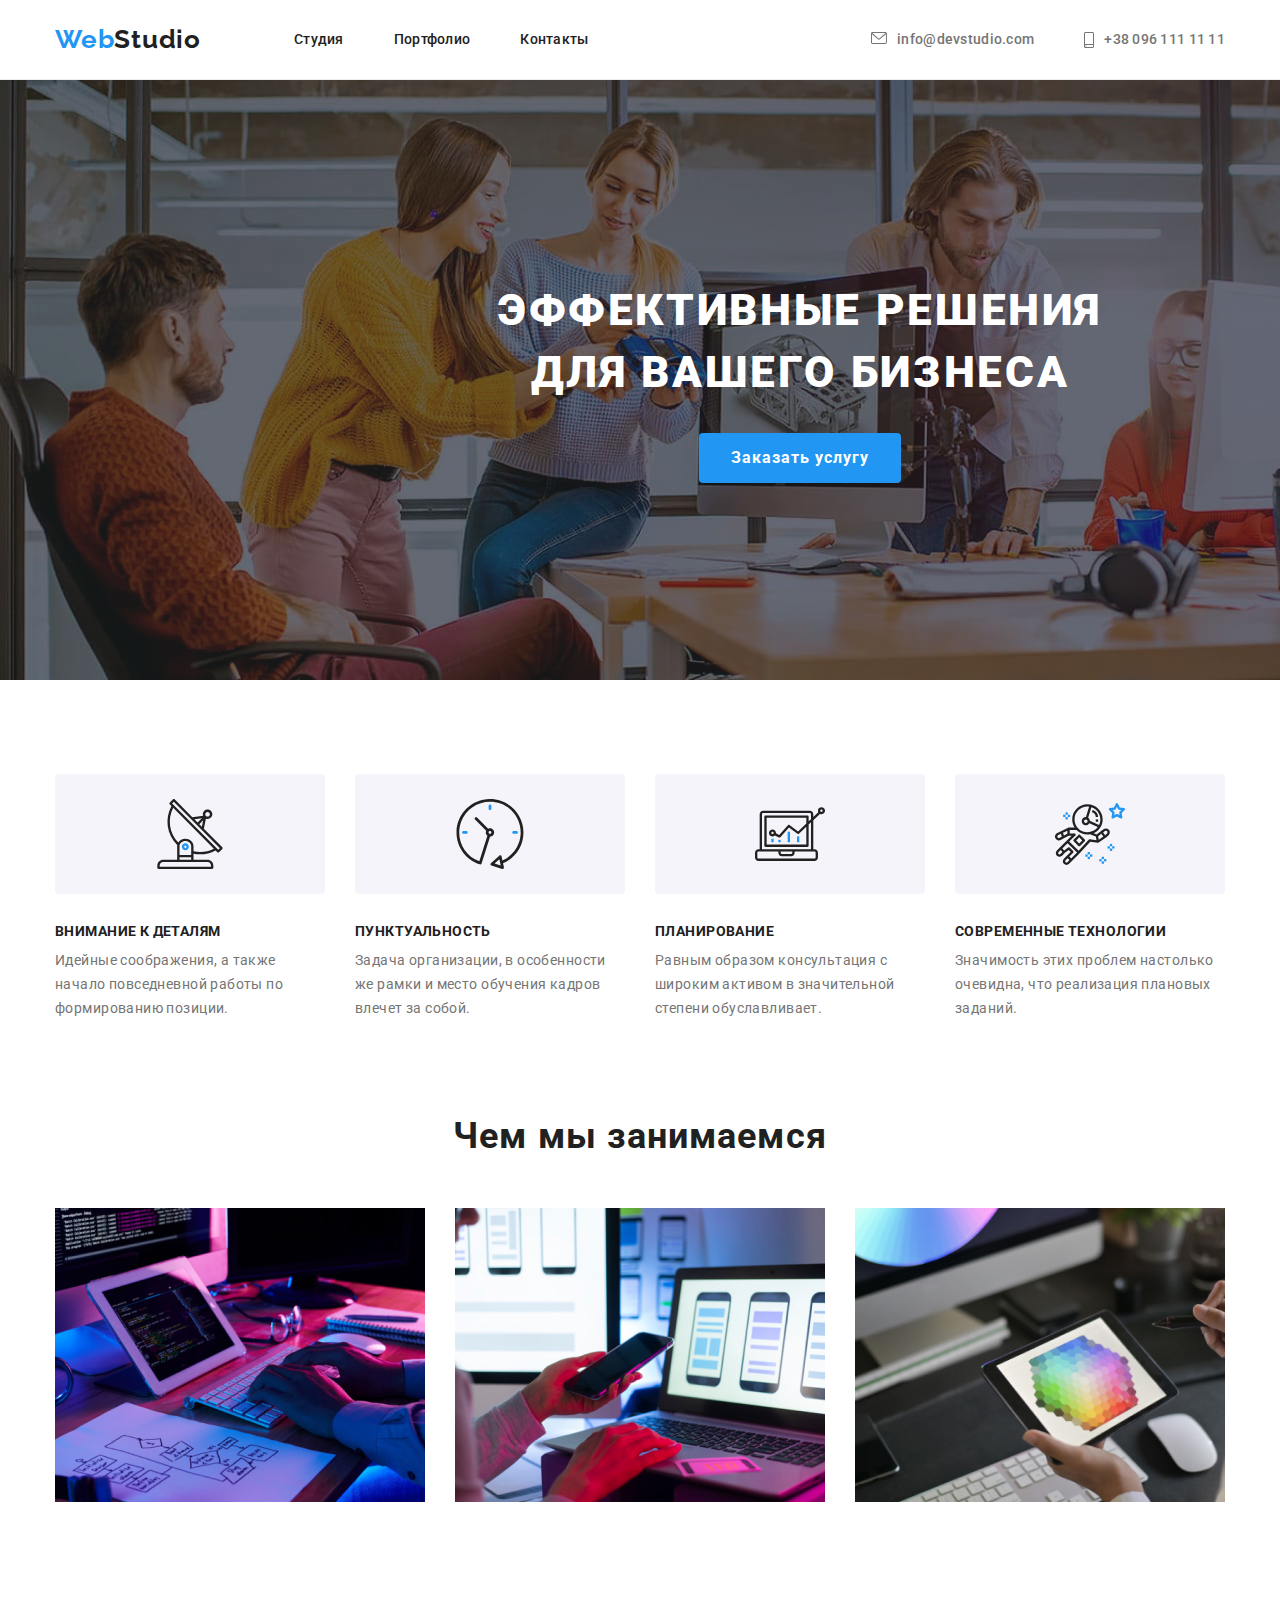
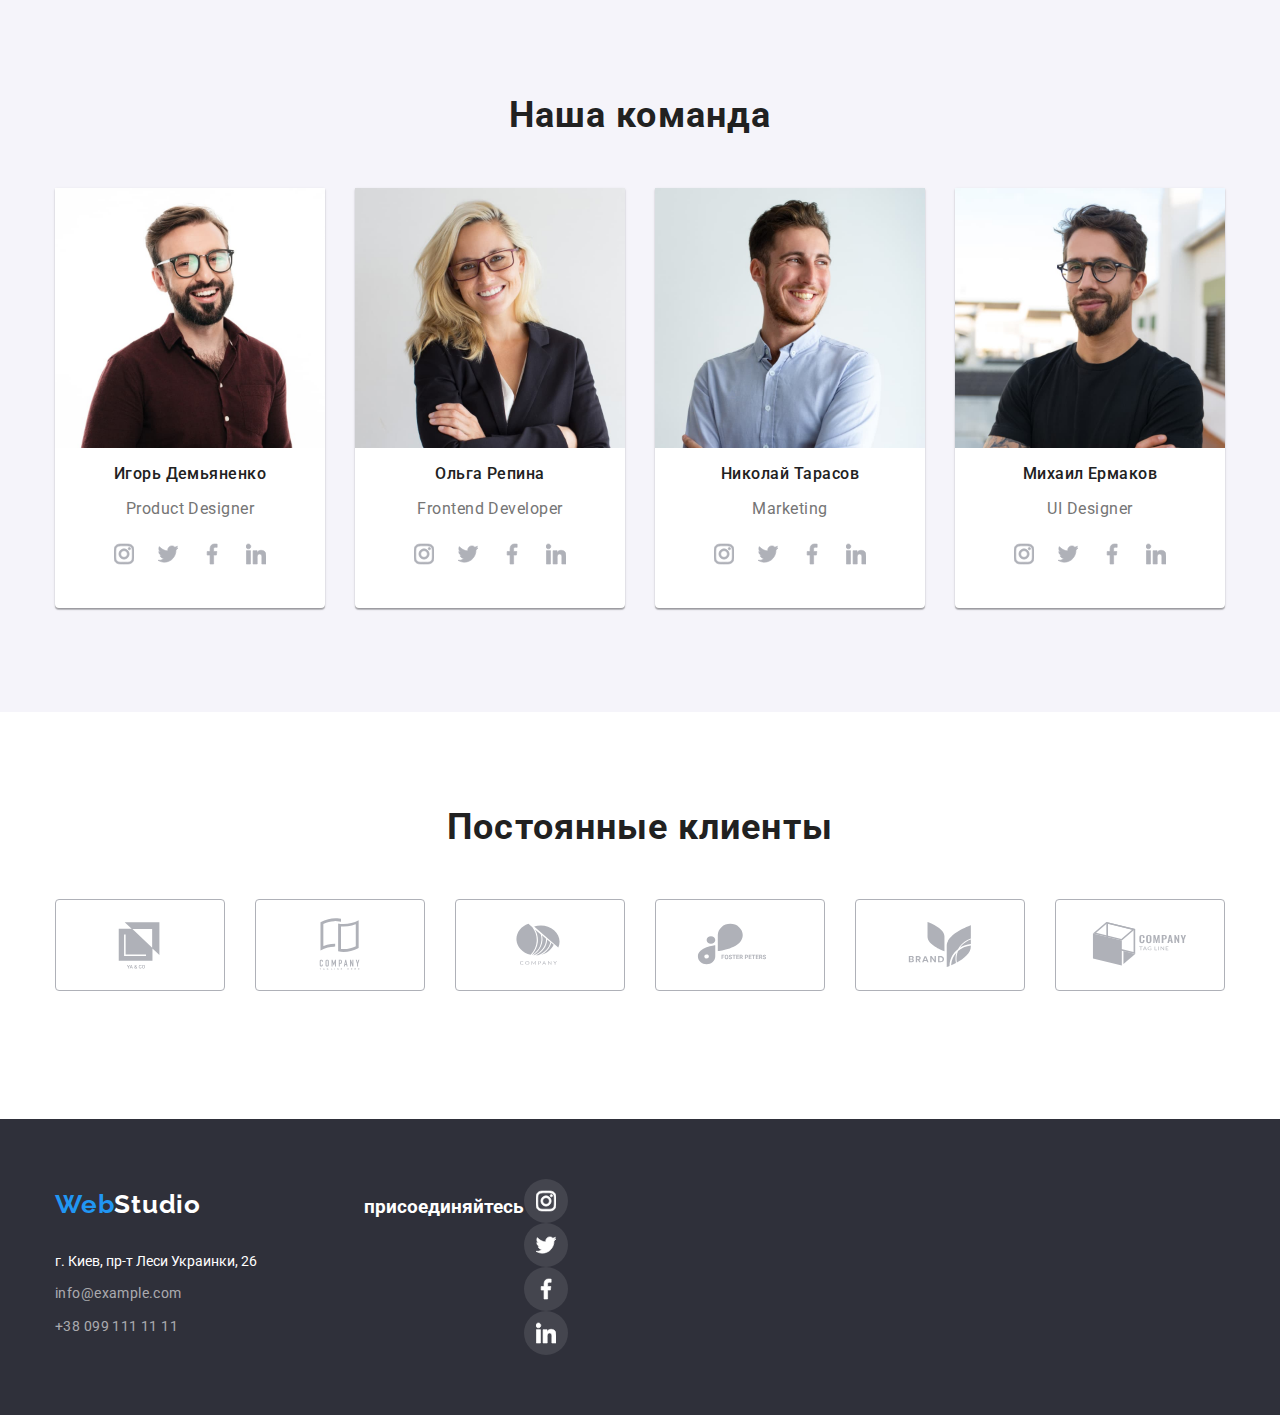
==== commit b5354de5: "добавляет стили иконок в футере" ====
--- a/index.html
+++ b/index.html
@@ -239,30 +239,30 @@
             </div>
             <div class="ft-box">
                 <h3 class="conect">присоединяйтесь</h3>
-                <ul>
-                    <li class="footer-icon">
-                        <a href="" class="team-link">
-                        <svg width="20" hight="20">
+                <ul ft-icon-item>
+                    <li class="footer-icon">
+                        <a href="" class="ft-link">
+                        <svg class="" width="20" hight="20">
                             <use href="./imagen/icon/symbol-defs.svg#icon-instagram"></use>
                         </svg>
                         </a>
                     </li>
                     <li class="footer-icon">
-                        <a href="" class="team-link">
+                        <a href="" class="ft-link">
                             <svg width="20" hight="20">
                                 <use href="./imagen/icon/symbol-defs.svg#icon-twitter"></use>
                             </svg>
                         </a>
                     </li>
                     <li class="footer-icon">
-                        <a href="" class="team-link">
+                        <a href="" class="ft-link">
                             <svg width="20" hight="20">
                                 <use href="./imagen/icon/symbol-defs.svg#icon-facebook"></use>
                             </svg>
                         </a>
                     </li>
                     <li class="footer-icon">
-                        <a href="" class="team-link">
+                        <a href="" class="ft-link">
                             <svg width="20" hight="20">
                                 <use href="./imagen/icon/symbol-defs.svg#icon-linkedin"></use>
                     </svg>
--- a/css/styles.css
+++ b/css/styles.css
@@ -504,7 +504,7 @@
   background-repeat: no-repeat;
   justify-content: center;
   align-items: center;
-   width: 44px;
+  width: 44px;
   height: 44px;
   border-radius: 50%;
   stroke: var(--icon-color);
@@ -513,7 +513,6 @@
   min-width: 100%;
   display: inline-block;
   fill: var(--icon-color);
-  
 }
 .team-link:hover,
 .team-link:focus {
@@ -563,7 +562,27 @@
   display: flex;
   margin-left: 70px;
 }
-
 .conect { 
   color: var(--white-color);
+}
+
+ 
+.ft-link
+{
+  min-width: 100%;
+  display: inline-block;
+  fill: var(--white-color);
+  background-color: rgba(255, 255, 255, 0.1);
+  display: flex;
+  background-repeat: no-repeat;
+  justify-content: center;
+  align-items: center;
+  width: 44px;
+  height: 44px;
+  border-radius: 50%;
+  stroke: var(--white-color);
+}
+.ft-link:hover,
+.ft-link:focus {
+  background-color: var(--accent-color);
 }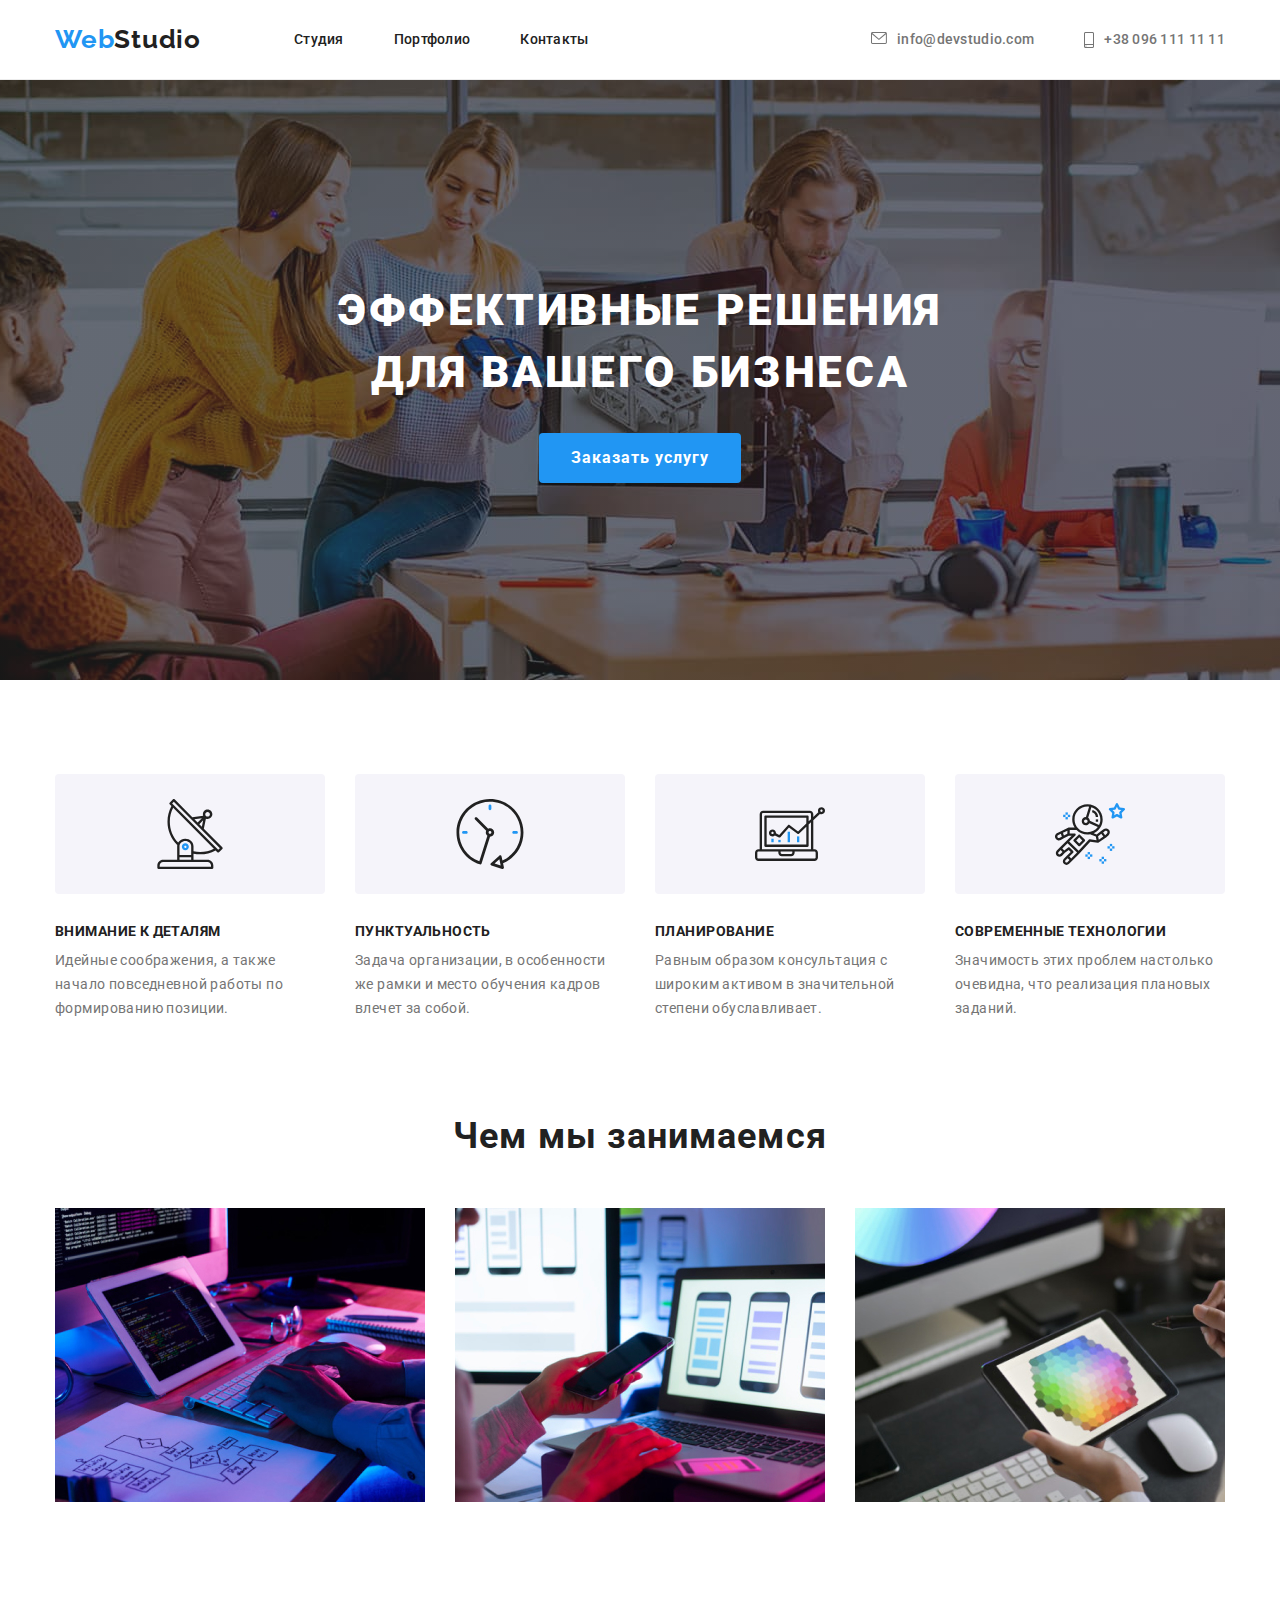
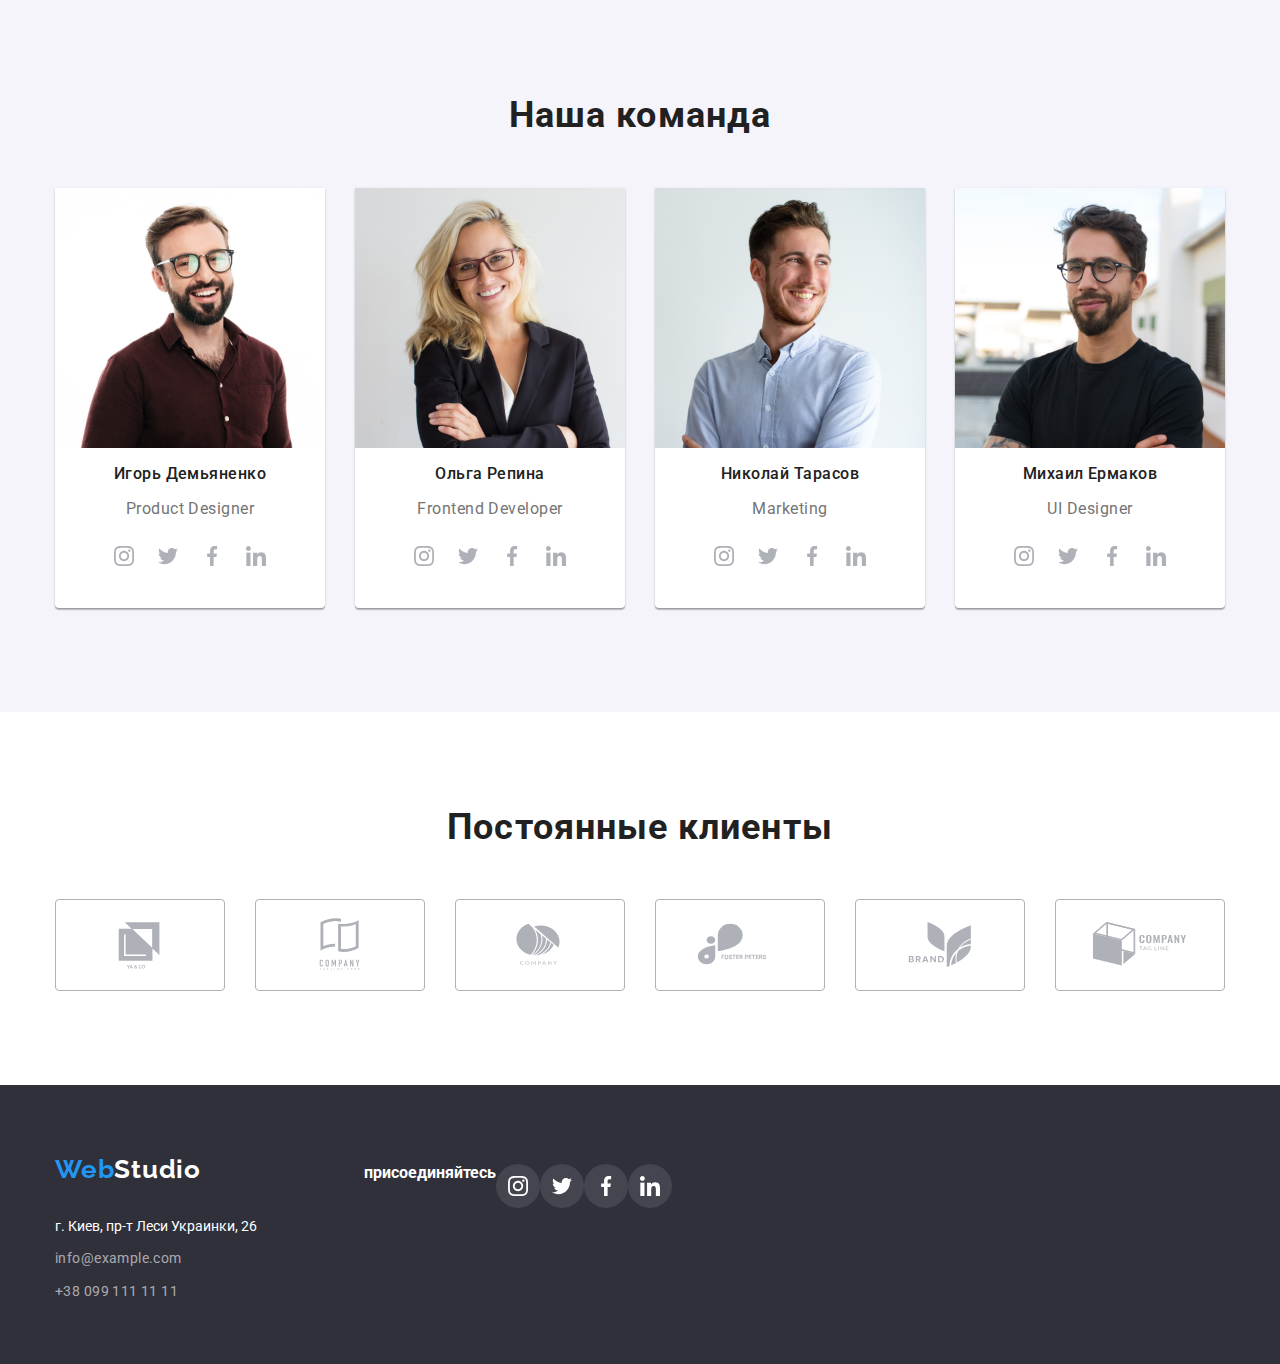
==== commit 30e09eec: "добавляет исправление ошибок в хедере и герое. делает марджин иконкам футер, исправляет ошибку в hei" ====
--- a/index.html
+++ b/index.html
@@ -22,6 +22,8 @@
                     <li class="item"><a href="./portfolio.html">Портфолио</a></li>
                     <li class="item"><a href="">Контакты</a></li>
                 </ul>
+            </nav>
+            <div>
                 <ul class="contacts">
                     <li class="item item-link">
                         <a href="mailto:info@devstudio.com">
@@ -36,7 +38,7 @@
                         </svg> +38 096 111 11 11</a>
                     </li>
                 </ul>
-            </nav>
+            </div>
         </div>
     </header>
     <main>
@@ -54,7 +56,7 @@
             <ul class="feature-section">
                 <li class="feature attention">
                     <div class="feature-icon">
-                    <svg  width="70" hight="70">
+                    <svg  width="70" height="70">
                         <use href="./imagen/icon/symbol-defs.svg#icon-antenna1"></use>
                     </svg>
                     </div>
@@ -63,7 +65,7 @@
                 </li>
                 <li class="feature punctual">
                     <div class="feature-icon">
-                        <svg width="70" hight="70">
+                        <svg width="70" height="70">
                             <use href="./imagen/icon/symbol-defs.svg#icon-clock1"></use>
                         </svg>
                     </div>
@@ -72,7 +74,7 @@
                 </li>
                 <li class="feature plan">
                     <div class="feature-icon">
-                        <svg width="70" hight="70">
+                        <svg width="70" height="70">
                             <use href="./imagen/icon/symbol-defs.svg#icon-diagram1"></use>
                         </svg>
                     </div>
@@ -100,8 +102,7 @@
                 <li class="work"><img src="./imagen/box3.jpg" alt="работа" width="370"></li>
             </ul>
         </div>
-        </section>
-        
+        </section>        
         <section class="team-section section">
             <div class="container">
             <h2 class="section-title">Наша команда</h2>
@@ -111,16 +112,16 @@
                         <h3 class="name">Игорь Демьяненко</h3>
                         <p lang="en" class="profession">Product Designer</p>
                         <ul class="team-icon">
-                            <li class="team-icon-item"><a href="" class="team-link"><svg width="20" hight="20">
-                                        <use href="./imagen/icon/symbol-defs.svg#icon-instagram"></use>
-                                    </svg></a></li>
-                            <li class="team-icon-item"><a href="" class="team-link"><svg width="20" hight="20">
-                                        <use href="./imagen/icon/symbol-defs.svg#icon-twitter"></use>
-                                    </svg></a></li>
-                            <li class="team-icon-item"><a href="" class="team-link"><svg width="20" hight="20">
-                                        <use href="./imagen/icon/symbol-defs.svg#icon-facebook"></use>
-                                    </svg></a></li>
-                            <li class="team-icon-item"><a href="" class="team-link"><svg width="20" hight="20">
+                            <li class="team-icon-item"><a href="" class="team-link"><svg width="20" height="20">
+                                        <use href="./imagen/icon/symbol-defs.svg#icon-instagram"></use>
+                                    </svg></a></li>
+                            <li class="team-icon-item"><a href="" class="team-link"><svg width="20" height="20">
+                                        <use href="./imagen/icon/symbol-defs.svg#icon-twitter"></use>
+                                    </svg></a></li>
+                            <li class="team-icon-item"><a href="" class="team-link"><svg width="20" height="20">
+                                        <use href="./imagen/icon/symbol-defs.svg#icon-facebook"></use>
+                                    </svg></a></li>
+                            <li class="team-icon-item"><a href="" class="team-link"><svg width="20" height="20">
                                         <use href="./imagen/icon/symbol-defs.svg#icon-linkedin"></use>
                                     </svg></a></li>
                         </ul>
@@ -130,16 +131,16 @@
                         <h3 class="name">Ольга Репина</h3>
                         <p lang="en" class="profession">Frontend Developer</p>
                         <ul class="team-icon">
-                            <li class="team-icon-item"><a href="" class="team-link"><svg width="20" hight="20">
-                                        <use href="./imagen/icon/symbol-defs.svg#icon-instagram"></use>
-                                    </svg></a></li>
-                            <li class="team-icon-item"><a href="" class="team-link"><svg width="20" hight="20">
-                                        <use href="./imagen/icon/symbol-defs.svg#icon-twitter"></use>
-                                    </svg></a></li>
-                            <li class="team-icon-item"><a href="" class="team-link"><svg width="20" hight="20">
-                                        <use href="./imagen/icon/symbol-defs.svg#icon-facebook"></use>
-                                    </svg></a></li>
-                            <li class="team-icon-item"><a href="" class="team-link"><svg width="20" hight="20">
+                            <li class="team-icon-item"><a href="" class="team-link"><svg width="20" height="20">
+                                        <use href="./imagen/icon/symbol-defs.svg#icon-instagram"></use>
+                                    </svg></a></li>
+                            <li class="team-icon-item"><a href="" class="team-link"><svg width="20" height="20">
+                                        <use href="./imagen/icon/symbol-defs.svg#icon-twitter"></use>
+                                    </svg></a></li>
+                            <li class="team-icon-item"><a href="" class="team-link"><svg width="20" height="20">
+                                        <use href="./imagen/icon/symbol-defs.svg#icon-facebook"></use>
+                                    </svg></a></li>
+                            <li class="team-icon-item"><a href="" class="team-link"><svg width="20" height="20">
                                         <use href="./imagen/icon/symbol-defs.svg#icon-linkedin"></use>
                                     </svg></a></li>
                         </ul>
@@ -149,16 +150,16 @@
                         <h3 class="name">Николай Тарасов</h3>
                         <p lang="en" class="profession">Marketing</p>
                         <ul class="team-icon">
-                            <li class="team-icon-item"><a href="" class="team-link"><svg width="20" hight="20">
-                                        <use href="./imagen/icon/symbol-defs.svg#icon-instagram"></use>
-                                    </svg></a></li>
-                            <li class="team-icon-item"><a href="" class="team-link"><svg width="20" hight="20">
-                                        <use href="./imagen/icon/symbol-defs.svg#icon-twitter"></use>
-                                    </svg></a></li>
-                            <li class="team-icon-item"><a href="" class="team-link"><svg width="20" hight="20">
-                                        <use href="./imagen/icon/symbol-defs.svg#icon-facebook"></use>
-                                    </svg></a></li>
-                            <li class="team-icon-item"><a href="" class="team-link"><svg width="20" hight="20">
+                            <li class="team-icon-item"><a href="" class="team-link"><svg width="20" height="20">
+                                        <use href="./imagen/icon/symbol-defs.svg#icon-instagram"></use>
+                                    </svg></a></li>
+                            <li class="team-icon-item"><a href="" class="team-link"><svg width="20" height="20">
+                                        <use href="./imagen/icon/symbol-defs.svg#icon-twitter"></use>
+                                    </svg></a></li>
+                            <li class="team-icon-item"><a href="" class="team-link"><svg width="20" height="20">
+                                        <use href="./imagen/icon/symbol-defs.svg#icon-facebook"></use>
+                                    </svg></a></li>
+                            <li class="team-icon-item"><a href="" class="team-link"><svg width="20" height="20">
                                         <use href="./imagen/icon/symbol-defs.svg#icon-linkedin"></use>
                                     </svg></a></li>
                         </ul>
@@ -168,16 +169,16 @@
                         <h3 class="name">Михаил Ермаков</h3>
                         <p lang="en" class="profession">UI Designer</p>
                         <ul class="team-icon">
-                            <li class="team-icon-item"><a href="" class="team-link"><svg  width="20" hight="20">
-                                        <use href="./imagen/icon/symbol-defs.svg#icon-instagram"></use>
-                                    </svg></a></li>
-                            <li class="team-icon-item"><a href="" class="team-link"><svg  width="20" hight="20">
-                                        <use href="./imagen/icon/symbol-defs.svg#icon-twitter"></use>
-                                    </svg></a></li>
-                            <li class="team-icon-item"><a href="" class="team-link"><svg width="20" hight="20">
-                                        <use href="./imagen/icon/symbol-defs.svg#icon-facebook"></use>
-                                    </svg></a></li>
-                            <li class="team-icon-item"><a href="" class="team-link"><svg width="20" hight="20">
+                            <li class="team-icon-item"><a href="" class="team-link"><svg  width="20" height="20">
+                                        <use href="./imagen/icon/symbol-defs.svg#icon-instagram"></use>
+                                    </svg></a></li>
+                            <li class="team-icon-item"><a href="" class="team-link"><svg  width="20" height="20">
+                                        <use href="./imagen/icon/symbol-defs.svg#icon-twitter"></use>
+                                    </svg></a></li>
+                            <li class="team-icon-item"><a href="" class="team-link"><svg width="20" height="20">
+                                        <use href="./imagen/icon/symbol-defs.svg#icon-facebook"></use>
+                                    </svg></a></li>
+                            <li class="team-icon-item"><a href="" class="team-link"><svg width="20" height="20">
                                         <use href="./imagen/icon/symbol-defs.svg#icon-linkedin"></use>
                                     </svg></a></li>
                         </ul>
@@ -190,32 +191,32 @@
             <h2 class="section-title">Постоянные клиенты</h2>
             <ul class="clients">
                 <li class="">
-                    <a href="" class="client-link"><svg width="106" hight="60">
+                    <a href="" class="client-link"><svg width="106" height="60">
                             <use href="./imagen/icon/symbol-defs.svg#icon-Logo6"></use>
                         </svg></a>
                 </li>
                 <li>
-                    <a href="" class="client-link"><svg width="106" hight="60">
+                    <a href="" class="client-link"><svg width="106" height="60">
                             <use href="./imagen/icon/symbol-defs.svg#icon-Logo1"></use>
                         </svg></a>
                 </li>
                 <li>
-                    <a href="" class="client-link"><svg width="106" hight="60">
+                    <a href="" class="client-link"><svg width="106" height="60">
                             <use href="./imagen/icon/symbol-defs.svg#icon-Logo2"></use>
                         </svg></a>
                 </li>
                 <li>
-                    <a href="" class="client-link"><svg width="106" hight="60">
+                    <a href="" class="client-link"><svg width="106" height="60">
                             <use href="./imagen/icon/symbol-defs.svg#icon-Logo3"></use>
                         </svg></a>
                 </li>
                 <li>
-                    <a href="" class="client-link"><svg width="106" hight="60">
+                    <a href="" class="client-link"><svg width="106" height="60">
                             <use href="./imagen/icon/symbol-defs.svg#icon-Logo4"></use>
                         </svg></a>
                 </li>
                 <li>
-                    <a href="" class="client-link"><svg width="106" hight="60">
+                    <a href="" class="client-link"><svg width="106" height="60">
                             <use href="./imagen/icon/symbol-defs.svg#icon-Logo5"></use>
                         </svg></a>
                 </li>
@@ -238,32 +239,32 @@
                 </address>
             </div>
             <div class="ft-box">
-                <h3 class="conect">присоединяйтесь</h3>
-                <ul ft-icon-item>
-                    <li class="footer-icon">
-                        <a href="" class="ft-link">
-                        <svg class="" width="20" hight="20">
+                <b class="conect">присоединяйтесь</b> 
+                <ul class="ft-icon-item">
+                    <li class="footer-icon">
+                        <a href="" class="ft-link">
+                        <svg class="" width="20" height="20">
                             <use href="./imagen/icon/symbol-defs.svg#icon-instagram"></use>
                         </svg>
                         </a>
                     </li>
                     <li class="footer-icon">
                         <a href="" class="ft-link">
-                            <svg width="20" hight="20">
+                            <svg width="20" height="20">
                                 <use href="./imagen/icon/symbol-defs.svg#icon-twitter"></use>
                             </svg>
                         </a>
                     </li>
                     <li class="footer-icon">
                         <a href="" class="ft-link">
-                            <svg width="20" hight="20">
+                            <svg width="20" height="20">
                                 <use href="./imagen/icon/symbol-defs.svg#icon-facebook"></use>
                             </svg>
                         </a>
                     </li>
                     <li class="footer-icon">
                         <a href="" class="ft-link">
-                            <svg width="20" hight="20">
+                            <svg width="20" height="20">
                                 <use href="./imagen/icon/symbol-defs.svg#icon-linkedin"></use>
                     </svg>
                         </a>
--- a/css/styles.css
+++ b/css/styles.css
@@ -83,7 +83,7 @@
 
 /* ГЕРОЙ */
 .hero {
-  min-width: 1600px;
+  max-width: 1600px;
   height: 600px;
   background-color: var(--bg-hero-gradient);
   background-image: linear-gradient(to right, rgba(47, 58, 57, 0.4), rgba(47, 48, 58, 0.4)), url(../imagen/imghero.jpg);
@@ -91,7 +91,7 @@
   background-repeat: no-repeat;
   background-position: center;
   background-size: auto;
-
+  margin: auto;
 }
 .hero-title {
   margin-top: 0;
@@ -312,7 +312,6 @@
 }
 .contacts {
   display: flex;
-  margin-left: auto;
 }
 .contacts .item:not(:last-child) {
   margin-right: 50px;
@@ -320,6 +319,11 @@
 .navigation {
   display: flex;
   align-items: center;
+}
+.header .container {
+  display: flex;
+  align-items: center;
+  justify-content: space-between;
 }
 
 /* КОНТЕНТ */
@@ -499,20 +503,18 @@
 justify-content: center;
 padding-bottom: var(--card-set-gap); 
 }
-.team-icon-item {
-  display: flex;
-  background-repeat: no-repeat;
+
+.team-link{
+  max-width: 100%;
+  display: inline-block;
+  fill: var(--icon-color);
+  display: flex;
   justify-content: center;
   align-items: center;
   width: 44px;
   height: 44px;
   border-radius: 50%;
-  stroke: var(--icon-color);
-}
-.team-link{
-  min-width: 100%;
-  display: inline-block;
-  fill: var(--icon-color);
+  
 }
 .team-link:hover,
 .team-link:focus {
@@ -566,23 +568,26 @@
   color: var(--white-color);
 }
 
- 
 .ft-link
-{
-  min-width: 100%;
+{ max-width: 100%;
   display: inline-block;
   fill: var(--white-color);
   background-color: rgba(255, 255, 255, 0.1);
   display: flex;
-  background-repeat: no-repeat;
   justify-content: center;
   align-items: center;
   width: 44px;
   height: 44px;
   border-radius: 50%;
-  stroke: var(--white-color);
 }
 .ft-link:hover,
 .ft-link:focus {
   background-color: var(--accent-color);
+}
+.ft-icon-item {
+  display: flex;
+  justify-content: center;
+}
+.ft-link:not(:last-child) {
+  margin-right: 10px;
 }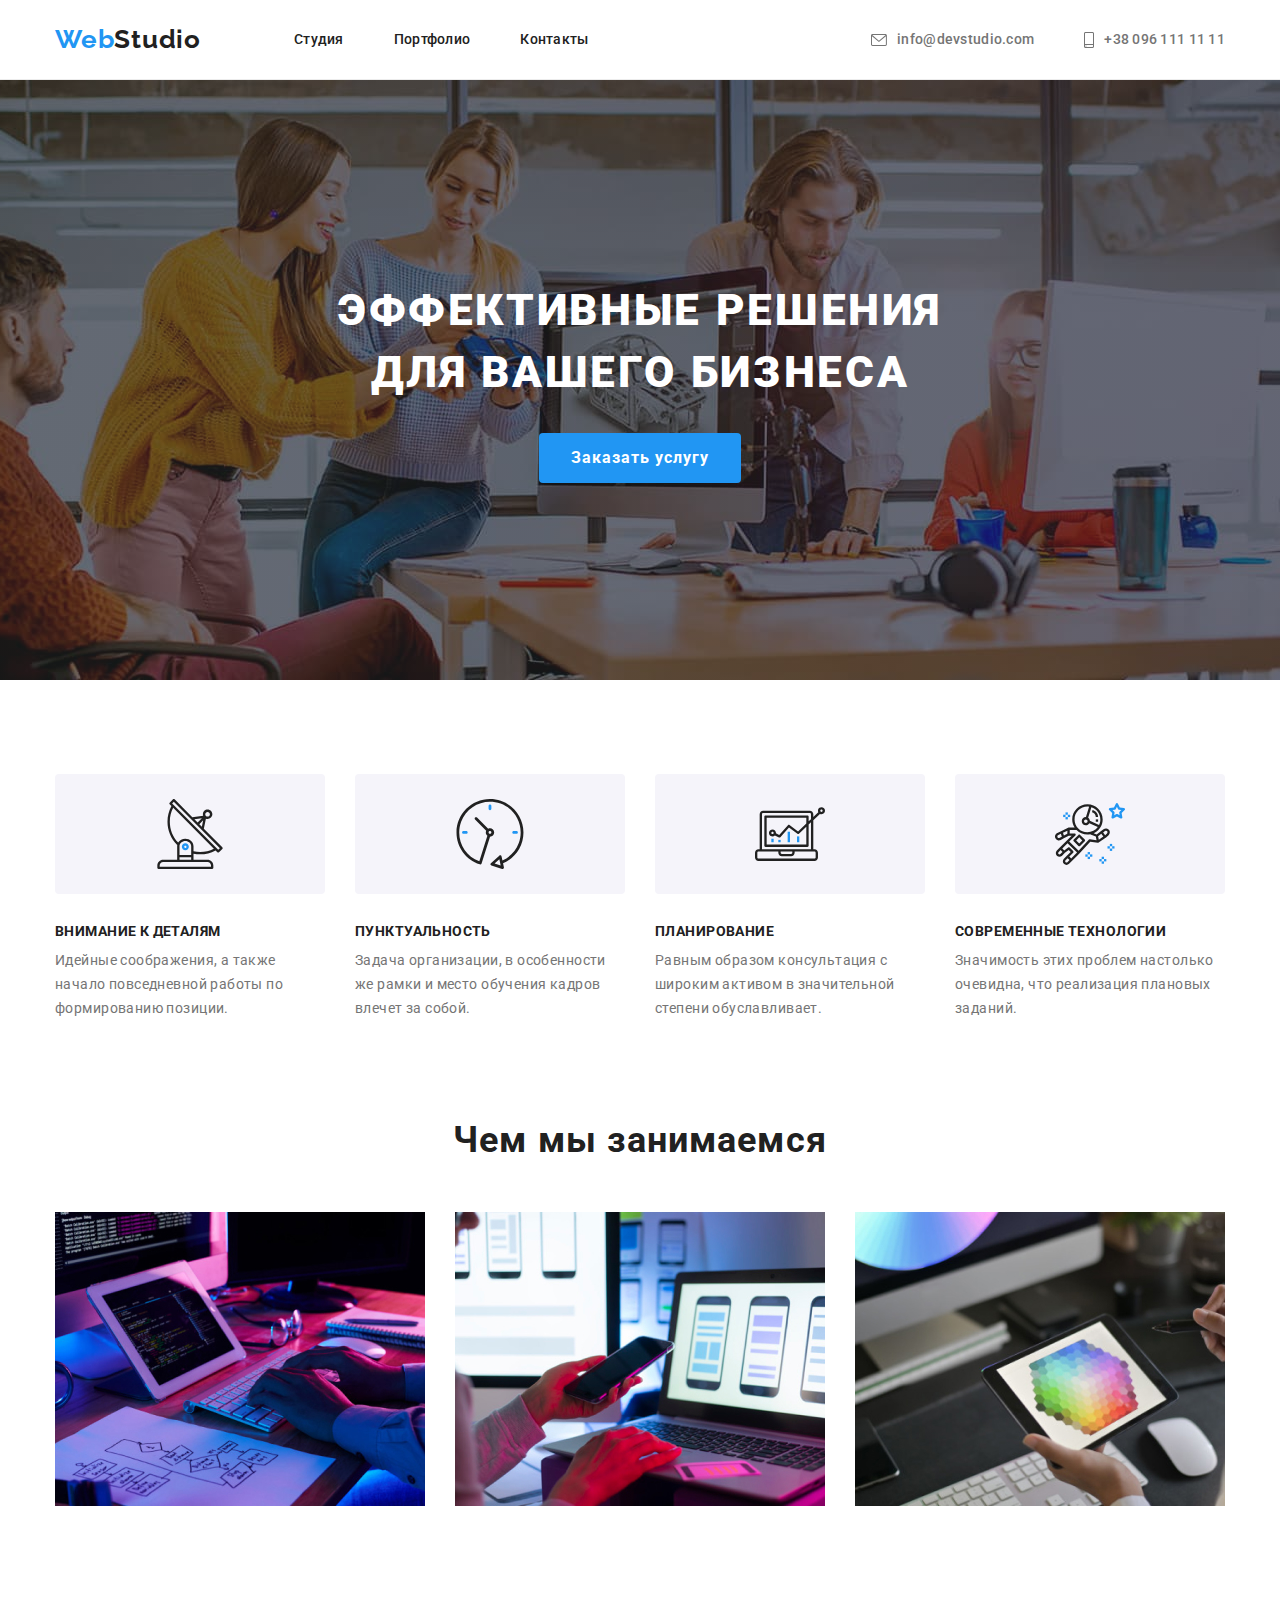
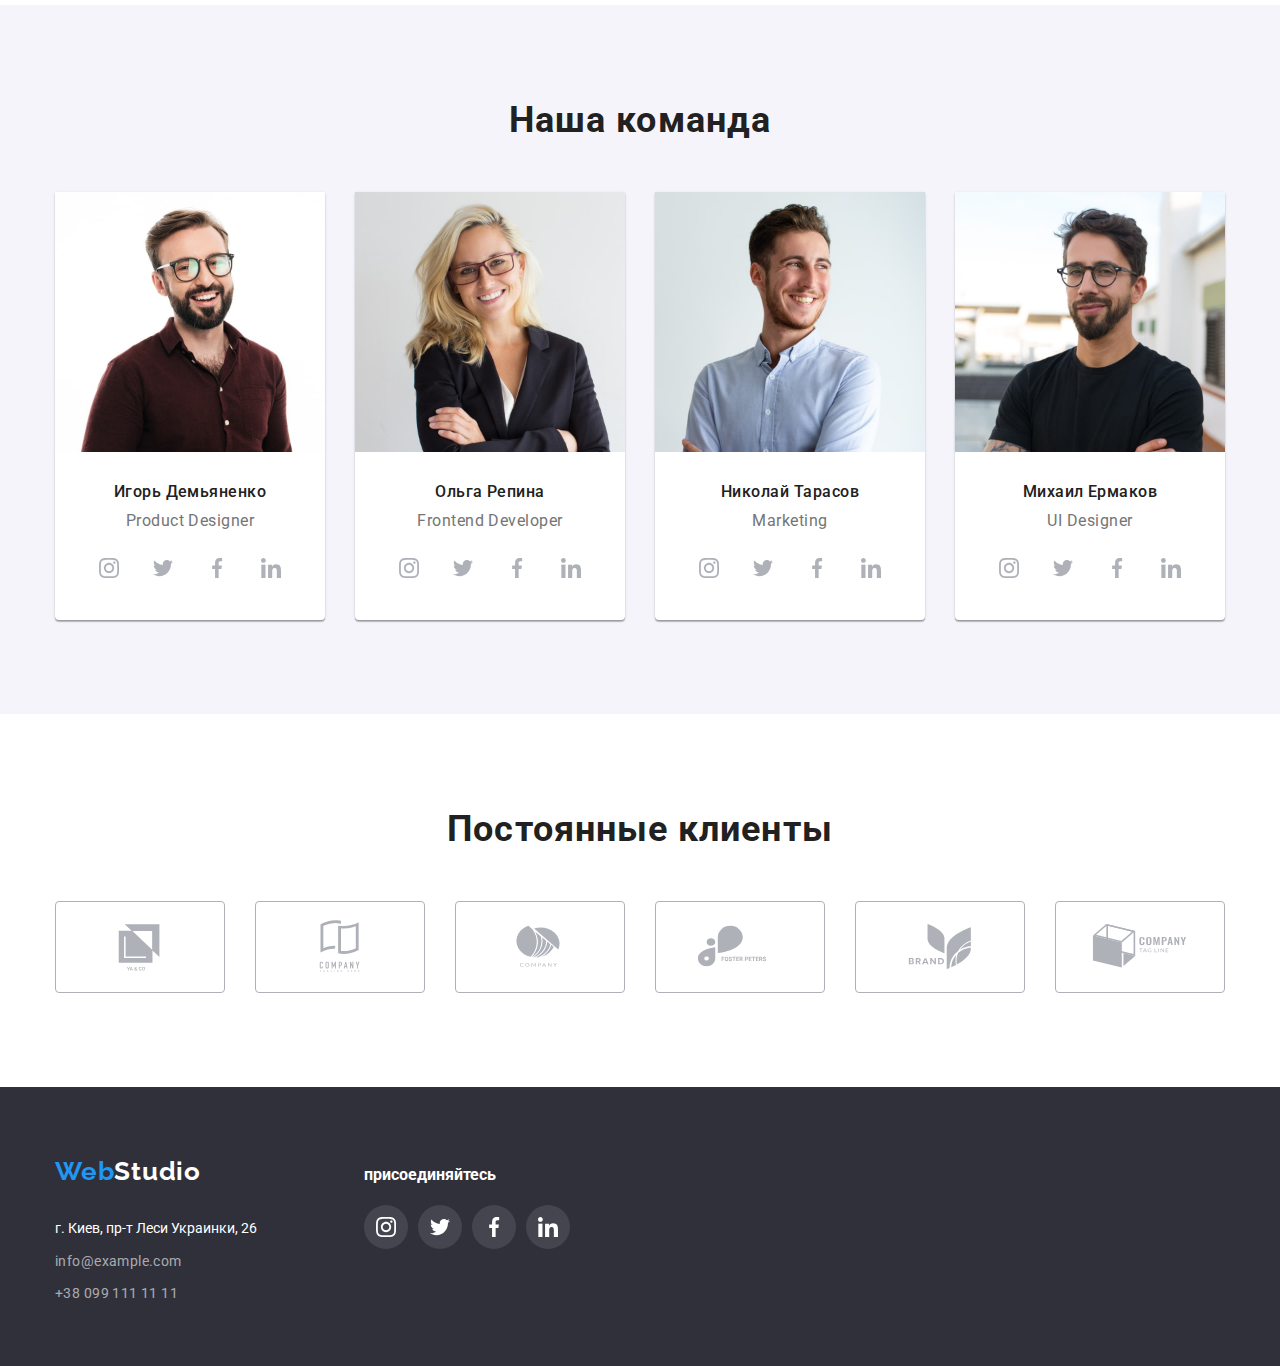
==== commit ad2d7a61: "добавляет стили иконкам" ====
--- a/index.html
+++ b/index.html
@@ -54,7 +54,7 @@
             <div class="container">
             <h2 class="hidden-section">скрытый заголовок</h2>
             <ul class="feature-section">
-                <li class="feature attention">
+                <li class="feature-item">
                     <div class="feature-icon">
                     <svg  width="70" height="70">
                         <use href="./imagen/icon/symbol-defs.svg#icon-antenna1"></use>
@@ -63,7 +63,7 @@
                     <h3 class="feature-list-title">Внимание к деталям</h3>
                     <p  class="feature-list-text">Идейные соображения, а также начало повседневной работы по формированию позиции.</p>
                 </li>
-                <li class="feature punctual">
+                <li class="feature-item">
                     <div class="feature-icon">
                         <svg width="70" height="70">
                             <use href="./imagen/icon/symbol-defs.svg#icon-clock1"></use>
@@ -72,7 +72,7 @@
                     <h3 class="feature-list-title">Пунктуальность</h3>
                     <p class="feature-list-text">Задача организации, в особенности же рамки и место обучения кадров влечет за собой.</p>
                 </li>
-                <li class="feature plan">
+                <li class="feature-item">
                     <div class="feature-icon">
                         <svg width="70" height="70">
                             <use href="./imagen/icon/symbol-defs.svg#icon-diagram1"></use>
@@ -81,9 +81,9 @@
                     <h3 class="feature-list-title">Планирование</h3>
                     <p class="feature-list-text">Равным образом консультация с широким активом в значительной степени обуславливает.</p>
                 </li>
-                <li class="feature tech">
+                <li class="feature-item">
                     <div class="feature-icon">
-                        <svg width="70" hight="70">
+                        <svg width="70" height="70">
                             <use href="./imagen/icon/symbol-defs.svg#icon-astronaut1"></use>
                         </svg>
                     </div>
@@ -109,79 +109,135 @@
             <ul class="team-box">
                 <li class="team-section-item">
                     <img src="./imagen/teamcard1.jpg" alt="фото" width="270">
+                    <div class="team-content">
                         <h3 class="name">Игорь Демьяненко</h3>
                         <p lang="en" class="profession">Product Designer</p>
                         <ul class="team-icon">
-                            <li class="team-icon-item"><a href="" class="team-link"><svg width="20" height="20">
+                            <li class="team-icon-list"><a href="" class="team-link"><svg width="20" height="20">
                                         <use href="./imagen/icon/symbol-defs.svg#icon-instagram"></use>
                                     </svg></a></li>
-                            <li class="team-icon-item"><a href="" class="team-link"><svg width="20" height="20">
+                            <li class="team-icon-list"><a href="" class="team-link"><svg width="20" height="20">
                                         <use href="./imagen/icon/symbol-defs.svg#icon-twitter"></use>
                                     </svg></a></li>
-                            <li class="team-icon-item"><a href="" class="team-link"><svg width="20" height="20">
+                            <li class="team-icon-list"><a href="" class="team-link"><svg width="20" height="20">
                                         <use href="./imagen/icon/symbol-defs.svg#icon-facebook"></use>
                                     </svg></a></li>
-                            <li class="team-icon-item"><a href="" class="team-link"><svg width="20" height="20">
+                            <li class="team-icon-list"><a href="" class="team-link"><svg width="20" height="20">
                                         <use href="./imagen/icon/symbol-defs.svg#icon-linkedin"></use>
                                     </svg></a></li>
                         </ul>
+                    </div>
                 </li>
                 <li class="team-section-item">
                     <img src="./imagen/teamcard2.jpg" alt="фото" width="270">
+                    <div class="team-content">
                         <h3 class="name">Ольга Репина</h3>
                         <p lang="en" class="profession">Frontend Developer</p>
                         <ul class="team-icon">
-                            <li class="team-icon-item"><a href="" class="team-link"><svg width="20" height="20">
+                            <li class="team-icon-list">
+                                <a href="" class="team-link">
+                                    <svg width="20" height="20">
                                         <use href="./imagen/icon/symbol-defs.svg#icon-instagram"></use>
-                                    </svg></a></li>
-                            <li class="team-icon-item"><a href="" class="team-link"><svg width="20" height="20">
+                                    </svg>
+                                </a>
+                            </li>
+                            <li class="team-icon-list">
+                                <a href="" class="team-link">
+                                    <svg width="20" height="20">
                                         <use href="./imagen/icon/symbol-defs.svg#icon-twitter"></use>
-                                    </svg></a></li>
-                            <li class="team-icon-item"><a href="" class="team-link"><svg width="20" height="20">
+                                    </svg>
+                                </a>
+                            </li>
+                            <li class="team-icon-list">
+                                <a href="" class="team-link">
+                                    <svg width="20" height="20">
                                         <use href="./imagen/icon/symbol-defs.svg#icon-facebook"></use>
-                                    </svg></a></li>
-                            <li class="team-icon-item"><a href="" class="team-link"><svg width="20" height="20">
+                                    </svg>
+                                </a>
+                            </li>
+                            <li class="team-icon-list">
+                                <a href="" class="team-link">
+                                    <svg width="20" height="20">
                                         <use href="./imagen/icon/symbol-defs.svg#icon-linkedin"></use>
-                                    </svg></a></li>
+                                    </svg>
+                                </a>
+                            </li>
                         </ul>
+                    </div>
                 </li>
                 <li class="team-section-item">
                     <img src="./imagen/teamcard3.jpg" alt="фото" width="270">
+                    <div class="team-content">
                         <h3 class="name">Николай Тарасов</h3>
                         <p lang="en" class="profession">Marketing</p>
                         <ul class="team-icon">
-                            <li class="team-icon-item"><a href="" class="team-link"><svg width="20" height="20">
+                            <li class="team-icon-list">
+                                <a href="" class="team-link">
+                                    <svg width="20" height="20">
                                         <use href="./imagen/icon/symbol-defs.svg#icon-instagram"></use>
-                                    </svg></a></li>
-                            <li class="team-icon-item"><a href="" class="team-link"><svg width="20" height="20">
+                                    </svg>
+                                </a>
+                            </li>
+                            <li class="team-icon-list">
+                                <a href="" class="team-link">
+                                    <svg width="20" height="20">
                                         <use href="./imagen/icon/symbol-defs.svg#icon-twitter"></use>
-                                    </svg></a></li>
-                            <li class="team-icon-item"><a href="" class="team-link"><svg width="20" height="20">
+                                    </svg>
+                                </a>
+                            </li>
+                            <li class="team-icon-list">
+                                <a href="" class="team-link">
+                                    <svg width="20" height="20">
                                         <use href="./imagen/icon/symbol-defs.svg#icon-facebook"></use>
-                                    </svg></a></li>
-                            <li class="team-icon-item"><a href="" class="team-link"><svg width="20" height="20">
+                                    </svg>
+                                </a>
+                            </li>
+                            <li class="team-icon-list">
+                                <a href="" class="team-link">
+                                    <svg width="20" height="20">
                                         <use href="./imagen/icon/symbol-defs.svg#icon-linkedin"></use>
-                                    </svg></a></li>
+                                    </svg>
+                                </a>
+                            </li>
                         </ul>
+                    </div>
                 </li>
                 <li class="team-section-item">
                     <img src="./imagen/teamcard4.jpg" alt="фото" width="270">
+                    <div class="team-content">
                         <h3 class="name">Михаил Ермаков</h3>
                         <p lang="en" class="profession">UI Designer</p>
                         <ul class="team-icon">
-                            <li class="team-icon-item"><a href="" class="team-link"><svg  width="20" height="20">
+                            <li class="team-icon-list">
+                                <a href="" class="team-link">
+                                    <svg  width="20" height="20">
                                         <use href="./imagen/icon/symbol-defs.svg#icon-instagram"></use>
-                                    </svg></a></li>
-                            <li class="team-icon-item"><a href="" class="team-link"><svg  width="20" height="20">
+                                    </svg>
+                                </a>
+                            </li>
+                            <li class="team-icon-list">
+                                <a href="" class="team-link">
+                                    <svg  width="20" height="20">
                                         <use href="./imagen/icon/symbol-defs.svg#icon-twitter"></use>
-                                    </svg></a></li>
-                            <li class="team-icon-item"><a href="" class="team-link"><svg width="20" height="20">
+                                    </svg>
+                                </a>
+                            </li>
+                            <li class="team-icon-list">
+                                <a href="" class="team-link">
+                                    <svg width="20" height="20">
                                         <use href="./imagen/icon/symbol-defs.svg#icon-facebook"></use>
-                                    </svg></a></li>
-                            <li class="team-icon-item"><a href="" class="team-link"><svg width="20" height="20">
+                                    </svg>
+                                </a>
+                            </li>
+                            <li class="team-icon-list">
+                                <a href="" class="team-link">
+                                    <svg width="20" height="20">
                                         <use href="./imagen/icon/symbol-defs.svg#icon-linkedin"></use>
-                                    </svg></a></li>
+                                    </svg>
+                                </a>
+                            </li>
                         </ul>
+                    </div>
                 </li>
             </ul>
             </div>
@@ -190,32 +246,32 @@
             <div class="container">
             <h2 class="section-title">Постоянные клиенты</h2>
             <ul class="clients">
-                <li class="">
+                <li class="client-icon">
                     <a href="" class="client-link"><svg width="106" height="60">
                             <use href="./imagen/icon/symbol-defs.svg#icon-Logo6"></use>
                         </svg></a>
                 </li>
-                <li>
+                <li class="client-icon">
                     <a href="" class="client-link"><svg width="106" height="60">
                             <use href="./imagen/icon/symbol-defs.svg#icon-Logo1"></use>
                         </svg></a>
                 </li>
-                <li>
+                <li class="client-icon">
                     <a href="" class="client-link"><svg width="106" height="60">
                             <use href="./imagen/icon/symbol-defs.svg#icon-Logo2"></use>
                         </svg></a>
                 </li>
-                <li>
+                <li class="client-icon">
                     <a href="" class="client-link"><svg width="106" height="60">
                             <use href="./imagen/icon/symbol-defs.svg#icon-Logo3"></use>
                         </svg></a>
                 </li>
-                <li>
+                <li class="client-icon">
                     <a href="" class="client-link"><svg width="106" height="60">
                             <use href="./imagen/icon/symbol-defs.svg#icon-Logo4"></use>
                         </svg></a>
                 </li>
-                <li>
+                <li class="client-icon">
                     <a href="" class="client-link"><svg width="106" height="60">
                             <use href="./imagen/icon/symbol-defs.svg#icon-Logo5"></use>
                         </svg></a>
--- a/css/styles.css
+++ b/css/styles.css
@@ -33,7 +33,7 @@
 a {
   text-decoration: none;
 }
-h2 {
+h1, h2, h3 {
   margin: 0;
   padding: 0;
 }
@@ -72,6 +72,10 @@
   line-height: 1.1;
   letter-spacing: 0.02em;
 }
+.header .container {
+  display: flex;
+  justify-content: space-between;
+}
 .site-nav a:hover,
 .site-nav a:focus,
 .site-nav a:active {
@@ -91,7 +95,7 @@
   background-repeat: no-repeat;
   background-position: center;
   background-size: auto;
-  margin: auto;
+  margin: 0 auto;
 }
 .hero-title {
   margin-top: 0;
@@ -158,6 +162,7 @@
   font-weight: 500;
   line-height: 1.2;
   letter-spacing: 0.03em;
+  margin-bottom: 10px;
 }
 .profession {
   font-size: 16px;
@@ -216,8 +221,8 @@
 
 /* КОНТАКТИ */
 .contacts a {
-  display: block;
-  display: flex;
+  display: flex;
+  align-items: center;
   padding-top: 32px;
   padding-bottom: 31px;
   color: var(--primary-text-color);
@@ -312,6 +317,7 @@
 }
 .contacts {
   display: flex;
+  margin-left: auto;
 }
 .contacts .item:not(:last-child) {
   margin-right: 50px;
@@ -319,11 +325,6 @@
 .navigation {
   display: flex;
   align-items: center;
-}
-.header .container {
-  display: flex;
-  align-items: center;
-  justify-content: space-between;
 }
 
 /* КОНТЕНТ */
@@ -370,8 +371,11 @@
     0px 2px 1px rgba(0, 0, 0, 0.2);
   border-radius: 0px 0px 4px 4px;
 }
+
+.team-content {
+  padding: 30px 32px;
+}
 .team-section-item {
-  margin-bottom: 10px;
   text-align: center;
 }
 .team-section-item:not(:last-child) {
@@ -390,7 +394,7 @@
 .buttons-menu {
   display: flex;
   justify-content: center;
-  margin-bottom: 34px;
+  margin-bottom: 50px;
 }
 .buttons-menu li:not(:last-child) {
   margin-right: 8px;
@@ -433,6 +437,7 @@
     0px 2px 1px rgba(0, 0, 0, 0.2);
   border-radius: 0px 0px 4px 4px;
 }
+
 .type-box-item:not(:nth-child(3n)) {
   margin-right: 30px;
 }
@@ -484,28 +489,32 @@
 /* ИКОНКИ СЕКЦИИ ПРЕИМУЩЕСТВА */
 .feature-icon {
   display: flex;
-  background-repeat: no-repeat;
-  background-position: 50% 50%;
-  background-color: var(--team-color);
-  content: "";
-  justify-content: center;
-  align-items: center;
   width: 270px;
   height: 120px;
+  background-color: var(--team-color);
+  justify-content: center;
+  align-items: center;
   border-radius: 4px;
   margin-bottom: 30px;
 }
-
+.feature-item {
+  width: 270px;
+  height: 251px;
+}
+.feature-item:not(:last-child) {
+  margin-right: var(--card-set-gap);
+}
 
 /* ИКОНКИ КАРТОЧЕК */
-.team-icon{
-display: flex;
-justify-content: center;
-padding-bottom: var(--card-set-gap); 
-}
-
+.team-icon {
+display: flex; 
+}
+.team-icon-list:not(:last-child) {
+  margin-right: 10px;
+}
 .team-link{
-  max-width: 100%;
+  width: 100%;
+  height: 100%;
   display: inline-block;
   fill: var(--icon-color);
   display: flex;
@@ -514,17 +523,10 @@
   width: 44px;
   height: 44px;
   border-radius: 50%;
-  
-}
+}
+
 .team-link:hover,
 .team-link:focus {
-  border-radius: 50%;
-  fill: var(--white-color);
-  stroke: var(--white-color);
-
-}
-.team-icon-item:hover,
-.team-icon-item:focus {
   border-radius: 50%;
   background-color: var(--accent-color);
   fill: var(--white-color);
@@ -534,13 +536,15 @@
   display: inline-flex;
   justify-content: center;
   align-items: center;
-  min-width: 100%;
+  width: 100%;
+  height: 100%;
   border: 1px solid var(--icon-color);
   border-radius: 4px;
+  fill: var(--icon-color);
+}
+.client-icon {
   width: 170px;
   height: 92px;
-  fill: var(--icon-color);
-  
 }
 .client-link:hover,
 .client-link:focus {
@@ -561,15 +565,14 @@
 }
 
 .ft-box {
-  display: flex;
   margin-left: 70px;
 }
 .conect { 
   color: var(--white-color);
 }
 
-.ft-link
-{ max-width: 100%;
+.ft-link { 
+  max-width: 100%;
   display: inline-block;
   fill: var(--white-color);
   background-color: rgba(255, 255, 255, 0.1);
@@ -585,9 +588,11 @@
   background-color: var(--accent-color);
 }
 .ft-icon-item {
+  margin-top: 20px;
   display: flex;
   justify-content: center;
 }
-.ft-link:not(:last-child) {
+
+.footer-icon:not(:last-child) {
   margin-right: 10px;
 }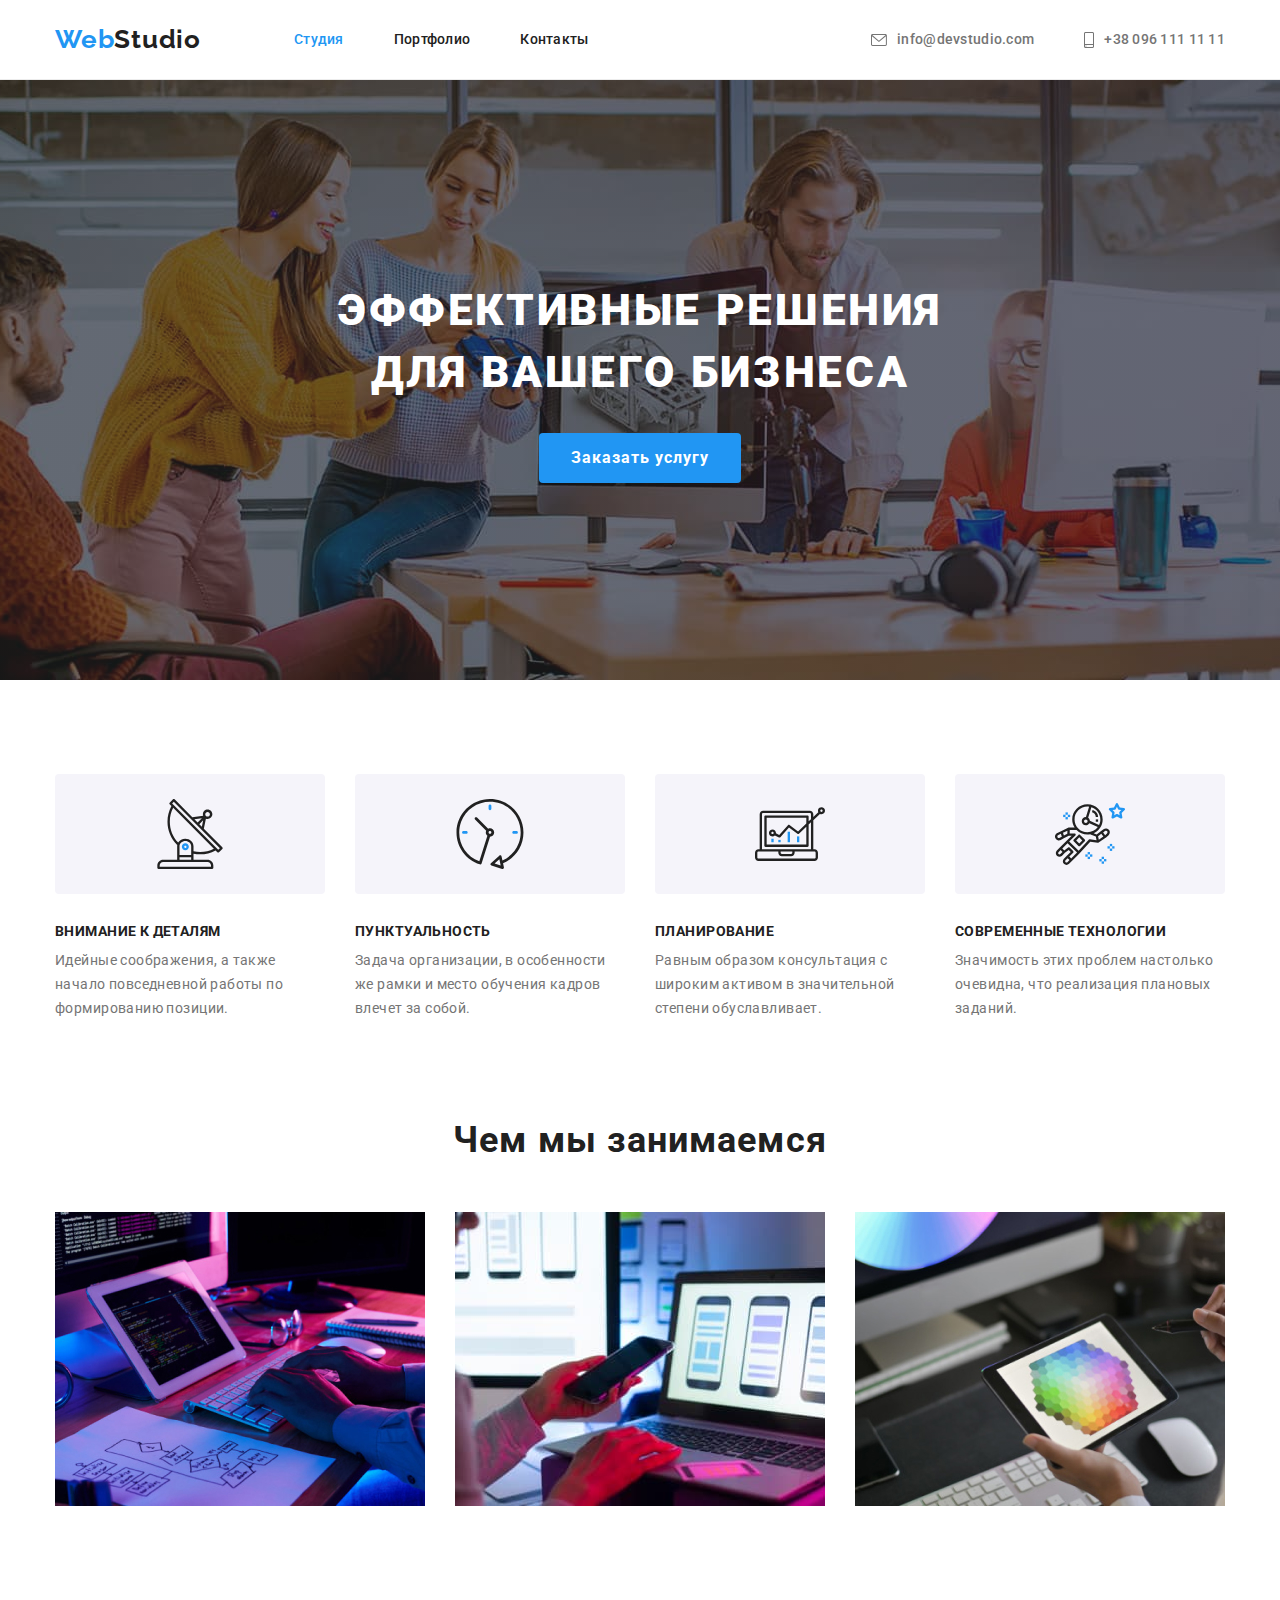
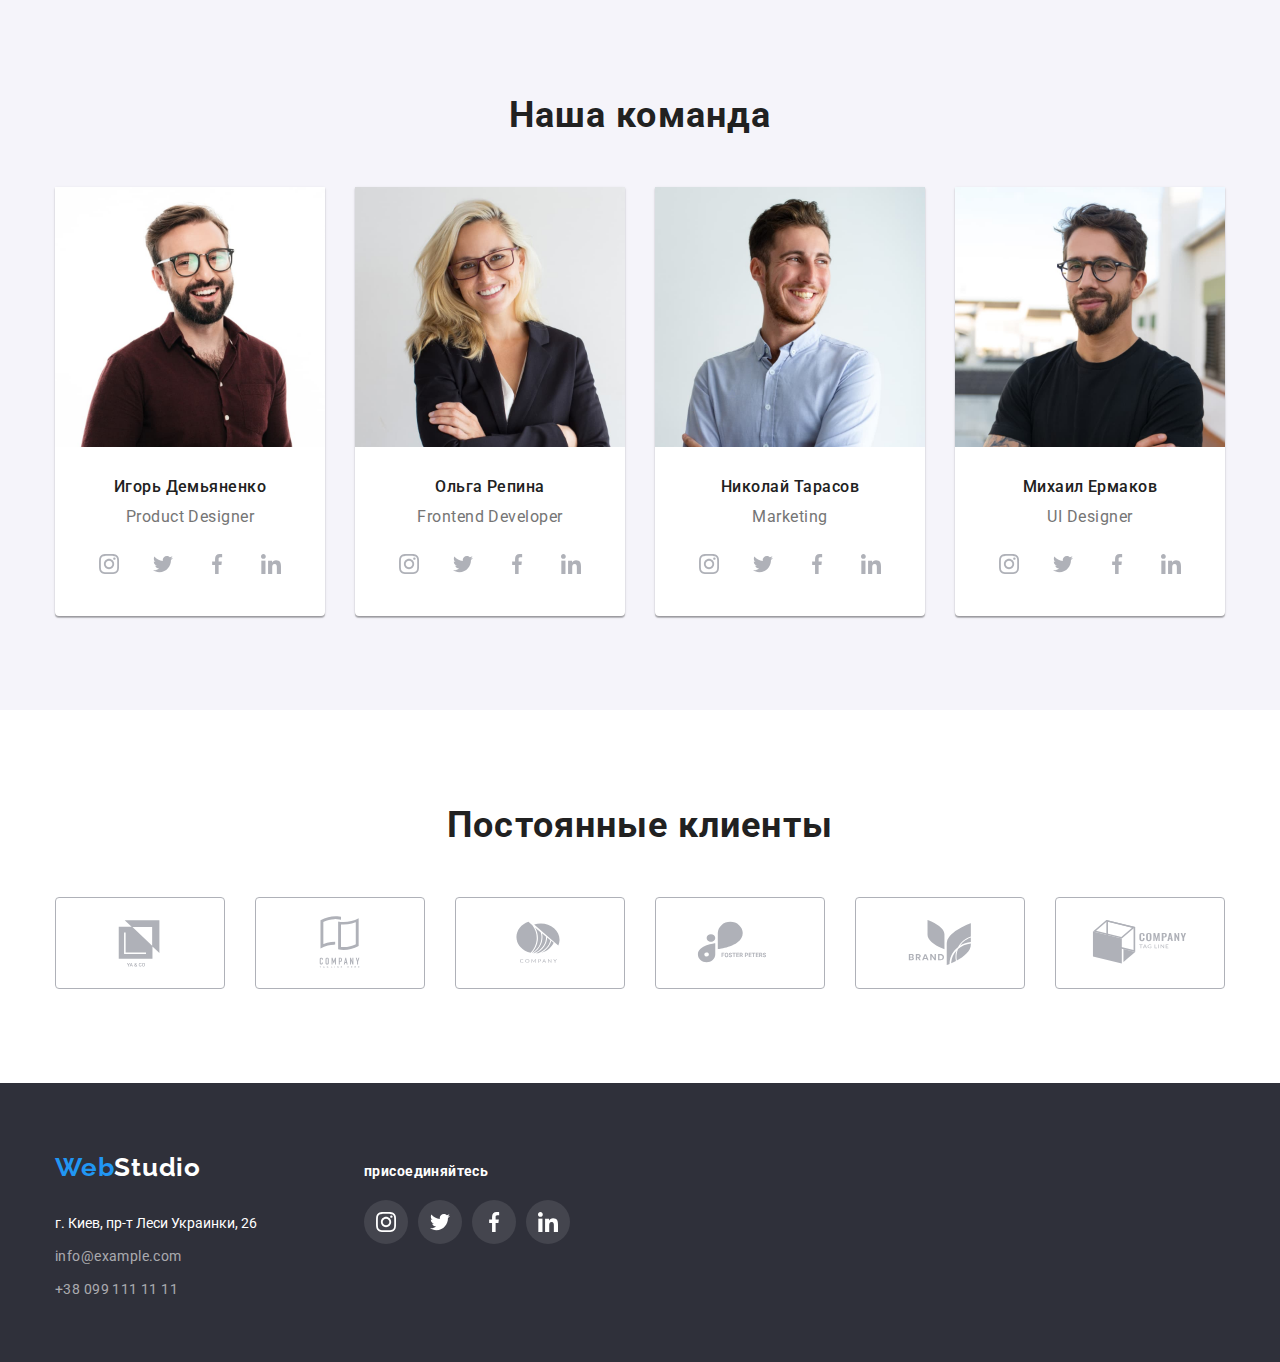
==== commit 40fd223d: "добавляет исправление ошибок" ====
--- a/index.html
+++ b/index.html
@@ -17,7 +17,7 @@
         <div class="container">
             <nav class="navigation">
                 <a href="" class="logo"><span class="web">Web</span><span class="studio">Studio</span></a>
-                <ul class="site-nav">
+                <ul class="site-nav" >
                     <li class="item"><a class="highlighted" href="./index.html">Студия</a></li>
                     <li class="item"><a href="./portfolio.html">Портфолио</a></li>
                     <li class="item"><a href="">Контакты</a></li>
--- a/css/styles.css
+++ b/css/styles.css
@@ -41,6 +41,12 @@
   display: inline-block;
   margin: 0;
 }
+img {
+display: block;
+max-width: 100%;
+height: auto;
+}
+
 /*  ЛОГОТИП */
 .logo {
   margin-right: 93px;
@@ -81,7 +87,7 @@
 .site-nav a:active {
   color: var(--accent-color);
 }
-.highlighted:visited {
+.site-nav .item .highlighted {
   color: var(--accent-color);
 }
 
@@ -96,6 +102,8 @@
   background-position: center;
   background-size: auto;
   margin: 0 auto;
+  padding-top: 200px;
+  padding-bottom: 200px;
 }
 .hero-title {
   margin-top: 0;
@@ -214,6 +222,7 @@
 }
 .prime-button:hover,
 .prime-button:focus{
+  cursor: pointer;
 box-shadow: 0px 1px 3px rgba(0, 0, 0, 0.12), 0px 1px 1px rgba(0, 0, 0, 0.14),
     0px 2px 1px rgba(0, 0, 0, 0.2);
   border-radius: 0px 0px 4px 4px;
@@ -288,11 +297,7 @@
   padding-right: 15px;
   margin: 0 auto;
 }
-/* ГЕРОЙ */
-.hero-section {
-  padding-top: 200px;
-  padding-bottom: 200px;
-}
+
 /* СКРЫТЫЕ СЕКЦИИ */
 .hidden-section {
   position: absolute;
@@ -431,11 +436,14 @@
   flex-basis: calc((100% - 60px) / 3);
 }
 
-.type-box-item:hover,
-.type-box-item:focus {
+.type-box-item a:hover,
+.type-box-item a:focus {
 box-shadow: 0px 1px 3px rgba(0, 0, 0, 0.12), 0px 1px 1px rgba(0, 0, 0, 0.14),
     0px 2px 1px rgba(0, 0, 0, 0.2);
   border-radius: 0px 0px 4px 4px;
+}
+.type-link {
+  display: block;
 }
 
 .type-box-item:not(:nth-child(3n)) {
@@ -568,7 +576,14 @@
   margin-left: 70px;
 }
 .conect { 
+  display: inline-block;
   color: var(--white-color);
+  font-weight: 700;
+  font-size: 14px;
+  letter-spacing: 0.03em;
+  line-height: 1.173;
+  width: 145px;
+  height: 16px;
 }
 
 .ft-link { 
